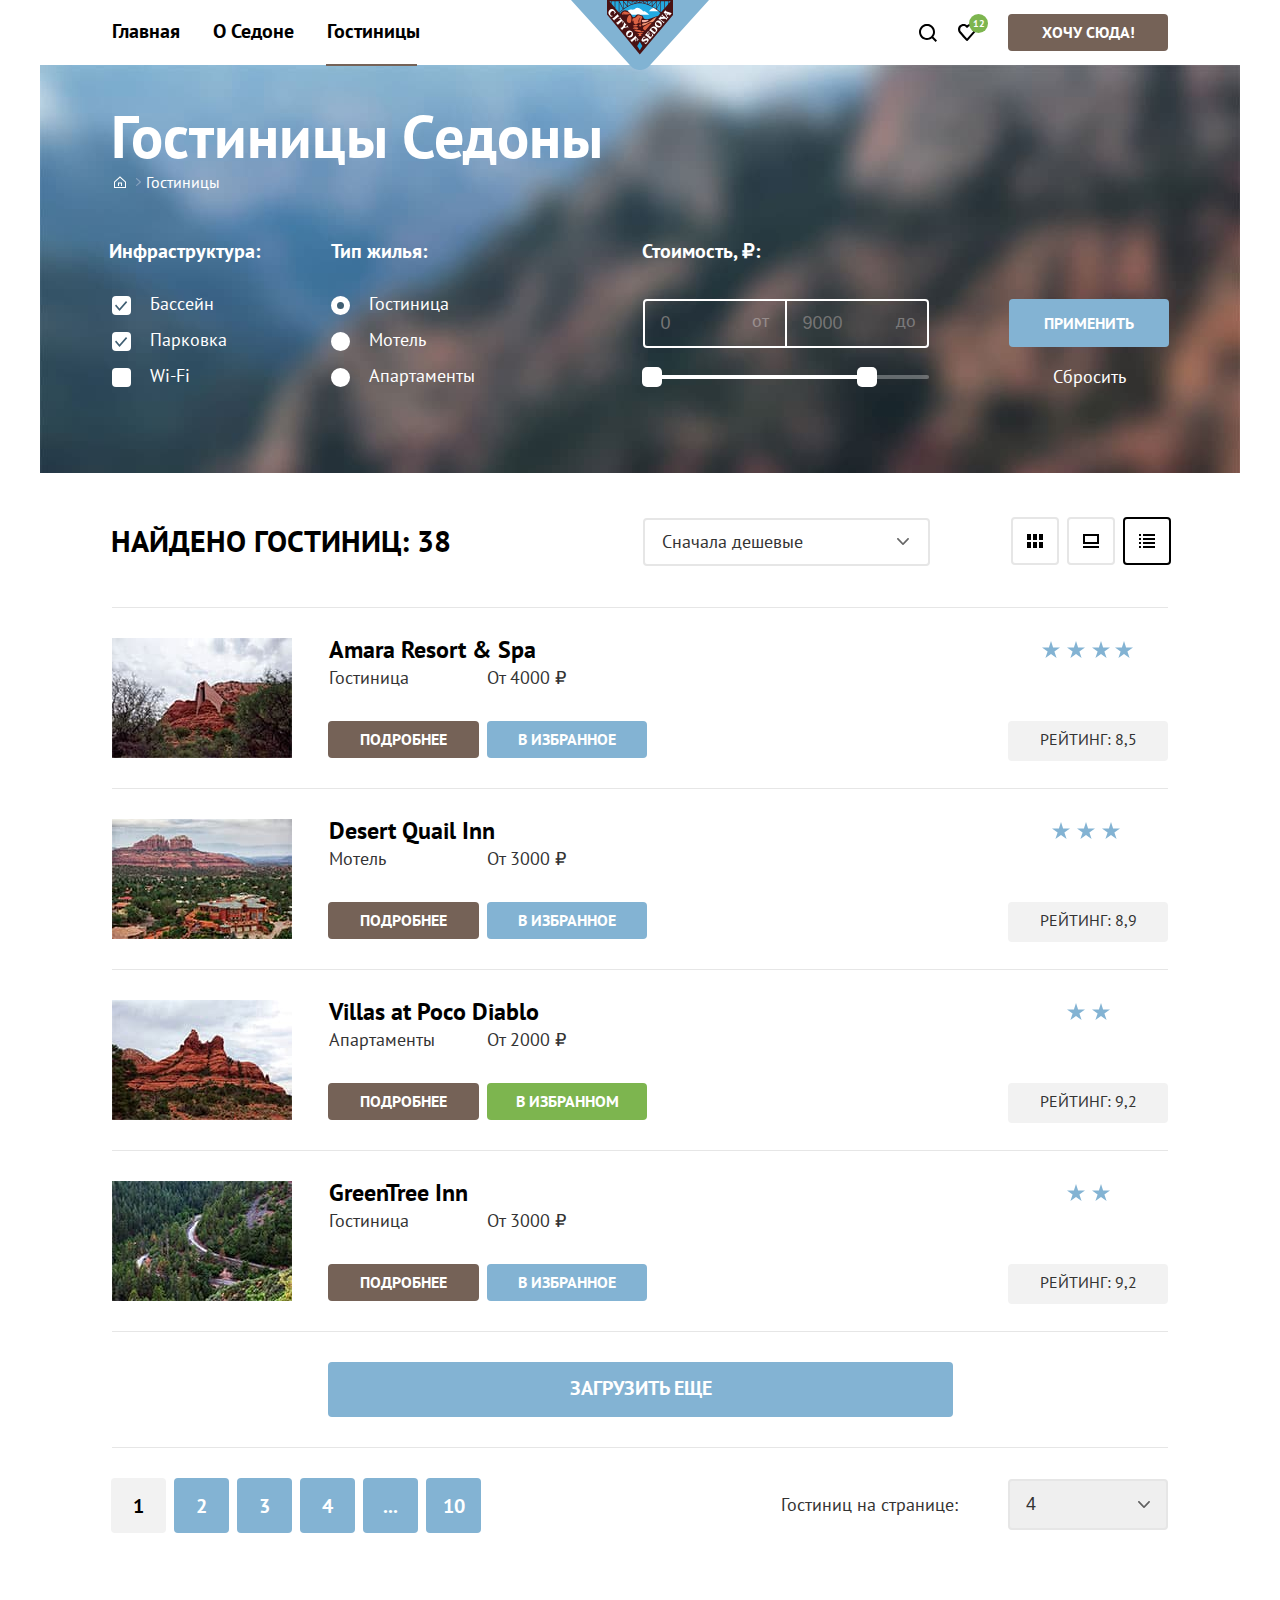
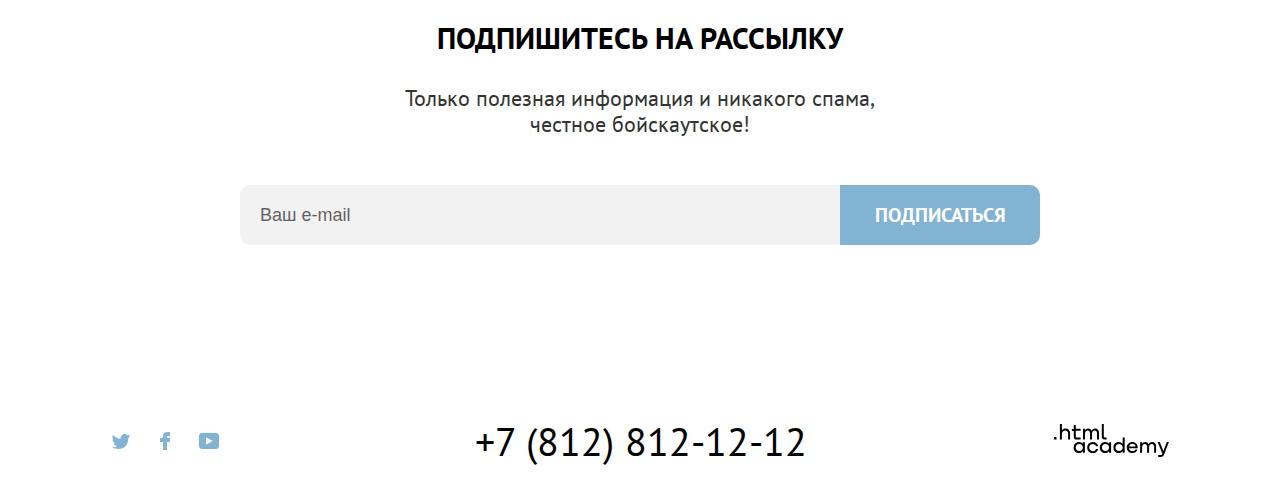
==== catalog.html @ 3eaad69e "Проверяем макет по критериям" ====
<!DOCTYPE html>
<html lang="ru">
  <head>
    <meta charset="utf-8">
    <title>HTML Academy: Седона</title>
    <link rel="stylesheet" href="css/styles.css">
  </head>
  <body>
    <header class="page-header">
      <nav class="navigation">
        <ul class="navigation-list">
          <li class="navigation-item">
            <a class="navigation-link" href="index.html">Главная</a>
          </li>
          <li class="navigation-item">
            <a class="navigation-link" href="#">О Седоне</a>
          </li>
          <li class="navigation-item">
            <a class="navigation-link navigation-link-current" href="catalog.html">Гостиницы</a>
          </li>
        </ul>
        <a class="navigation-logo" href="index.html">
          <img class="logo" src="img/sedona.svg" width="138" height="70" alt="Логотип Седона">
        </a>
        <ul class="navigation-list navigation-user">
          <li class="navigation-item">
            <a class="navigation-link navigation-link-icon" href="#">
              <svg class="navigation-icon" aria-hidden="true" focusable="false" width="18" height="18" viewBox="0 0 18 18" fill="none" xmlns="http://www.w3.org/2000/svg">
                <path d="M18 16.5L14.3 12.8C15.3 11.5 16 9.8 16 7.9C16 3.5 12.4 -0.1 8 -0.1C3.6 -0.1 0 3.6 0 8C0 12.4 3.6 16 8 16C9.8 16 11.5 15.4 12.9 14.3L16.6 18L18 16.5ZM8 14C4.7 14 2 11.3 2 8C2 4.7 4.7 2 8 2C11.3 2 14 4.7 14 8C14 11.3 11.3 14 8 14Z"/>
              </svg>
              <span class="visually-hidden">Поиск</span>
            </a>
          </li>
          <li class="navigation-item">
            <a class="navigation-link navigation-link-icon icon-current" href="#">
              <svg class="navigation-icon" aria-hidden="true" focusable="false" width="18" height="17" viewBox="0 0 18 17" fill="none" xmlns="http://www.w3.org/2000/svg">
                <path d="M8.9 17C8.6 17 8.3 16.9 8.1 16.6C2.7 10.5 1.4 9.1 1.1 8.7C0.4 7.8 0 6.6 0 5.4C0 2.4 2.4 0 5.5 0C6.8 0 8 0.5 9 1.3C10 0.5 11.3 0 12.5 0C15.5 0 18 2.4 18 5.4C18 6.7 17.5 7.9 16.7 8.8L9.7 16.7C9.5 16.9 9.3 17 8.9 17ZM2.9 7.5C3.2 7.9 6.4 11.5 9 14.4L15.2 7.4C15.7 6.9 15.9 6.2 15.9 5.4C15.9 3.6 14.4 2.1 12.6 2.1C11.6 2.1 10.6 2.6 9.9 3.4C9.6 3.7 9.3 3.8 9 3.8C8.7 3.8 8.4 3.6 8.2 3.4C7.5 2.6 6.5 2.1 5.5 2.1C3.7 2.1 2.2 3.6 2.2 5.4C2.1 6.3 2.5 7 2.9 7.5C2.8 7.5 2.8 7.5 2.9 7.5Z"/>
              </svg>
              <span class="visually-hidden">Избранное<sup class="number-of-favorites">12</sup></span>
            </a>
          </li>
          <li class="navigation-item want-to-come">
            <a class="button button_brown want_to_come" href="#">Хочу сюда!</a>
          </li>
        </ul>
      </nav>
    </header>
    <main class="main-container main-inner">
      <div class="page-container">
        <div class="catalog-background">
          <header class="inner-header">
            <h1 class="inner-header-title">Гостиницы Седоны</h1>
            <ul class="breadcrumbs">
              <li class="breadcrumbs-item">
                <a class="breadcrumbs-link" href="index.html">
                  <svg class="home" aria-hidden="true" focusable="false" width="12" height="12" viewBox="0 0 12 12" fill="none" xmlns="http://www.w3.org/2000/svg">
                    <path d="M6 0.300049L0 5.80005V12H12V5.80005L6 0.300049ZM11 11H1V6.20005L6 1.70005L11 6.20005V11Z"/>
                    <path d="M4 10H5V7.5H7V10H8V6.5H4V10Z" fill="white"/>
                  </svg>
                  <span class="visually-hidden">Главная</span>
                </a>
              </li>
              <svg class="nav-link" aria-hidden="true" focusable="false" width="5" height="8" viewBox="0 0 5 8" fill="none" xmlns="http://www.w3.org/2000/svg">
                <g clip-path="url(#clip0)">
                <path d="M4.8 3.60005L0.999999 0.200049C0.799999 4.88311e-05 0.399999 4.88311e-05 0.0999989 0.200049C-0.200001 0.400049 -0.100001 0.800049 0.0999989 1.00005L3.4 4.00005L0.199999 7.00005C-1.11759e-06 7.20005 -1.11759e-06 7.60005 0.199999 7.80005C0.199999 7.90005 0.499999 8.00005 0.599999 8.00005C0.699999 8.00005 0.899999 7.90005 0.999999 7.80005L4.8 4.40005C5.1 4.20005 5.1 3.80005 4.8 3.60005Z"/>
                </g>
                <defs>
                <clipPath id="clip0">
                <rect width="5" height="8" fill="white"/>
                </clipPath>
                </defs>
              </svg>
              </li>
              <li class="breadcrumbs-item">
                <span class="breadcrumbs-link" href="#">Гостиницы</span>
              </li>
            </ul>
          </header>
          <section class="catalog-filters">
            <h2 class="visually-hidden">Фильтры</h2>
            <form class="catalog-filter" action="https://echo.htmlacademy.ru/" method="get">
              <fieldset class="catalog-filter-group infrastructure">
                <legend class="catalog-filter-title">Инфраструктура:</legend>
                <ul class="catalog-filter-list">
                  <li class="catalog-filter-item">
                    <input class="visually-hidden control-input" id="swimming" type="checkbox" name="infrastructure" value="swimming-pool" checked>
                    <label class="control" for="swimming">Бассейн</label>
                  </li>
                  <li class="catalog-filter-item">
                    <input class="visually-hidden control-input" id="parking" type="checkbox" name="infrastructure" value="parking-space" checked>
                    <label class="control" for="parking">Парковка</label>
                  </li>
                  <li class="catalog-filter-item">
                    <input class="visually-hidden control-input" id="wi-fi" type="checkbox" name="infrastructure" value="wi-fi">
                    <label class="control" for="wi-fi">Wi-Fi</label>
                  </li>
                </ul>
              </fieldset>
              <fieldset class="catalog-filter-group type_of_housing">
                <legend class="catalog-filter-title">Тип жилья:</legend>
                <ul class="catalog-filter-list radio-list">
                  <li class="catalog-filter-item">
                    <input class="visually-hidden control-input" id="hotel" type="radio" name="type of housing" value="hotel" checked>
                    <label class="control" for="hotel">Гостиница</label>
                  </li>
                  <li class="catalog-filter-item">
                    <input class="visually-hidden control-input" id="the-motel" type="radio" name="type of housing" value="the-motel">
                    <label class="control" for="the-motel">Мотель</label>
                  </li>
                  <li class="catalog-filter-item">
                    <input class="visually-hidden control-input" id="apartments" type="radio" name="type of housing" value="apartments">
                    <label class="control" for="apartments">Апартаменты</label>
                  </li>
                </ul>
              </fieldset>
              <fieldset class="catalog-filter-group cost_in_rubles">
                <legend class="catalog-filter-title">Стоимость, ₽:</legend>
                <div class="range-wrapper-inputs">
                  <label class="catalog-filter-label">
                    <input class="range-input" type="number" placeholder="0" name="min-price">
                    <span class="range-text">от</span>
                  </label>
                  <label class="catalog-filter-label">
                    <input class="range-input range-input-max" type="number" placeholder="9000" name="max-price">
                    <span class="range-text">до</span>
                  </label>
                </div>
                <div class="range-scale">
                  <div class="range-bar">
                    <button class="range-toggle toggle-min" type="button">
                      <span class="visually-hidden">Изменить минимальную цену.</span>
                    </button>
                    <button class="range-toggle toggle-max" type="button">
                      <span class="visually-hidden">Изменить максимальную цену.</span>
                    </button>
                  </div>
                </div>
              </fieldset>
              <div class="apply-reset">
                <button class="button button_blue apply" type="submit">Применить</button>
                <button class="button reset" type="reset">Сбросить</button>
              </div>
            </form>
          </section>
        </div>
        <section class="catalog-sorting">
          <div class="catalog-sorting-hotel">
            <h2 class="sorting">Найдено гостиниц: 38</h2>
            <ul class="mode-list">
              <li class="mode-item-cheap">
                <a class="cheap" href="#">Сначала дешевые
                  <svg class="ones" aria-hidden="true" focusable="false" width="12" height="7" viewBox="0 0 12 7" fill="none" xmlns="http://www.w3.org/2000/svg">
                    <path d="M6.6 6.7001L11.7 1.4001C12 1.1001 12 0.500098 11.7 0.200098C11.4 -0.0999023 10.8 -0.0999023 10.5 0.200098L6 4.9001L1.5 0.200098C1.2 -0.0999023 0.6 -0.0999023 0.3 0.200098C0.1 0.300098 0 0.600098 0 0.800098C0 1.0001 0.1 1.2001 0.3 1.4001L5.4 6.7001C5.7 7.1001 6.3 7.1001 6.6 6.7001Z" opacity="0.6"/>
                  </svg>
                </a>
              </li>
              <li class="mode-item">
                <a class="button_transparent card-grid-toggle" href="#">
                  <svg class="mode-title" aria-hidden="true" focusable="false" width="16" height="14" viewBox="0 0 16 14" fill="none" xmlns="http://www.w3.org/2000/svg">
                    <path d="M4 0H0V6H4V0Z"/>
                    <path d="M16 0H12V6H16V0Z"/>
                    <path d="M10 0H6V6H10V0Z"/>
                    <path d="M4 8H0V14H4V8Z"/>
                    <path d="M16 8H12V14H16V8Z"/>
                    <path d="M10 8H6V14H10V8Z"/>
                  </svg>
                  <span class="visually-hidden">Лист</span>
                </a>
              </li>
              <li class="mode-item">
                <a class="button_transparent card-grid-toggle" href="#">
                  <svg class="sideshow" aria-hidden="true" focusable="false" width="16" height="14" viewBox="0 0 16 14" fill="none" xmlns="http://www.w3.org/2000/svg">
                    <path d="M16 12H0V14H16V12Z"/>
                    <path d="M14 2V8H2V2H14ZM16 0H0V10H16V0Z"/>
                  </svg>
                  <span class="visually-hidden">Титл</span>
                </a>
              </li>
              <li class="mode-item">
                <a class="button_transparent card-grid-toggle card-grid-toggle-current" href="#">
                  <svg class="list" aria-hidden="true" focusable="false" width="16" height="14" viewBox="0 0 16 14" fill="none" xmlns="http://www.w3.org/2000/svg">
                    <path d="M2 0H0V2H2V0Z"/>
                    <path d="M16 0H4V2H16V0Z"/>
                    <path d="M2 4H0V6H2V4Z"/>
                    <path d="M16 4H4V6H16V4Z"/>
                    <path d="M2 8H0V10H2V8Z"/>
                    <path d="M16 8H4V10H16V8Z"/>
                    <path d="M2 12H0V14H2V12Z"/>
                    <path d="M16 12H4V14H16V12Z"/>
                  </svg>
                  <span class="visually-hidden">Слайдер</span>
                </a>
              </li>
            </ul>
          </div>
          <ul class="catalog-sorting-list">
            <li class="catalog-sorting-item">
              <h3 class="catalog-sorting-title">
                <a class="catalog-link" href="#">Amara Resort & Spa</a>
              </h3>
              <a class="catalog-sorting-link" href="#">
                <img class="catalog-sorting-image" src="img/hotels/amara-resort-&-spa.jpg" width="180" height="120" alt="Amara Resort & Spa">
              </a>
              <p class="real-estate">Гостиница</p>
              <span class="cost">От 4000 ₽</span>
              <div class="more-detailed">
                <a class="button button_brown more_detailed" href="#">Подробнее</a>
              </div>
              <div class="favourites">
                <a class="button button_blue" href="#">В избранное</a>
              </div>
              <p class="button button_rating">Рейтинг: 8,5</p>
            </li>
            <li class="catalog-sorting-item">
              <h3 class="catalog-sorting-title">
                <a class="catalog-link" href="#">Desert Quail Inn</a>
              </h3>
              <a class="catalog-sorting-link" href="#">
                <img class="catalog-sorting-image" src="img/hotels/desert-quail-inn.jpg" width="180" height="120" alt="Desert Quail Inn">
              </a>
              <p class="real-estate">Мотель</p>
              <span class="cost">От 3000 ₽</span>
              <div class="more-detailed">
                <a class="button button_brown more_detailed" href="#">Подробнее</a>
              </div>
              <div class="favourites">
                <a class="button button_blue" href="#">В избранное</a>
              </div>
              <p class="button button_rating">Рейтинг: 8,9</p>
            </li>
            <li class="catalog-sorting-item">
              <h3 class="catalog-sorting-title">
                <a class="catalog-link" href="#">Villas at Poco Diablo</a>
              </h3>
              <a class="catalog-sorting-link" href="#">
                <img class="catalog-sorting-image" src="img/hotels/villas-at-poco-diablo.jpg" width="180" height="120" alt="Villas at Poco Diablo">
              </a>
              <p class="real-estate">Апартаменты</p>
              <span class="cost">От 2000 ₽</span>
              <div class="more-detailed">
                <a class="button button_brown more_detailed" href="#">Подробнее</a>
              </div>
              <div class="favorites">
                <a class="button button_grenn" href="#">В избранном</a>
              </div>
              <p class="button button_rating">Рейтинг: 9,2</p>
            </li>
            <li class="catalog-sorting-item">
              <h3 class="catalog-sorting-title">
                <a class="catalog-link" href="#">GreenTree Inn</a>
              </h3>
              <a class="catalog-sorting-link" href="#">
                <img class="catalog-sorting-image" src="img/hotels/green-tree-inn.jpg" width="180" height="120" alt="GreenTree Inn">
              </a>
              <p class="real-estate">Гостиница</p>
              <span class="cost">От 3000 ₽</span>
              <div class="more-detailed">
                <a class="button button_brown more_detailed" href="#">Подробнее</a>
              </div>
              <div class="favourites">
                <a class="button button_blue" href="#">В избранное</a>
              </div>
              <p class="button button_rating">Рейтинг: 9,2</p>
            </li>
          </ul>
          <div class="download-more">
            <a class="button download_more" href="#">Загрузить еще</a>
          </div>
          <div class="pagination-hotels">
            <ul class="pagination">
              <li class="pagination-item">
                <a class="pagination-link pagination-current">1</a>
              </li>
              <li class="pagination-item">
                <a class="pagination-link pagination-style" href="#">2</a>
              </li>
              <li class="pagination-item">
                <a class="pagination-link pagination-style" href="#">3</a>
              </li>
              <li class="pagination-item">
                <a class="pagination-link pagination-style" href="#">4</a>
              </li>
              <li class="pagination-item">
                <span class="pagination-link">...</span>
              </li>
              <li class="pagination-item pagination-style">
                <a class="pagination-link pagination-style" href="#">10</a>
              </li>
            </ul>
            <form class="number-form" action="https://echo.htmlacademy.ru/" method="post">
              <div class="select">
                <label class="number-of-hotels">Гостиниц на странице:</label>
                <select class="select-control" id="numbers">
                  <option value="4">4</option>
                </select>
              </div>
            </form>
          </div>
        </section>
        <section class="appointment-catalog">
          <h2 class="appointment-catalog-title">Подпишитесь на рассылку</h2>
          <p class="appointment-catalog-description">Только полезная информация и никакого спама,<br> честное бойскаутское!</p>
          <div class="subscribe">
            <form class="appointment-form" action="https://echo.htmlacademy.ru/" method="post">
              <input type="email" id="appointment-e-mail" name="email" placeholder="Ваш e-mail">
              <button class="button button_blue_big" type="submit">Подписаться</button>
            </form>
          </div>
        </section>
      </div>
    </main>
    <footer class="page-footer">
      <section class="footer-social">
        <h2 class="visually-hidden">Давайте дружить</h2>
        <ul class="footer-social-list">
          <li class="footer-social-item">
            <a class="footer-social-link" href="https://twitter.com/htmlacademy_ru">
              <svg class="footer-social-icon" aria-hidden="true" width="18" height="15" viewBox="0 0 18 15" fill="none" xmlns="http://www.w3.org/2000/svg">
                <path d="M11.6 0.200056C13.4 -0.299944 14.8 0.500056 15.4 1.40006C16.1 1.20006 16.8 0.900056 17.5 0.700056C17.5 1.60006 16.9 2.20006 16.6 2.50006C17.3 2.60006 18 1.90006 18 1.90006C17.8 2.90006 16.9 3.70006 16.3 3.90006C16.1 10.7001 13 15.1001 5.7 15.0001C5.1 15.0001 5.8 15.0001 5.2 15.0001C4.8 15.0001 0.8 14.5001 0 13.1001C2.4 13.3001 4.1 12.7001 5 11.9001C4 11.6001 2.1 11.5001 1.8 9.00006C2.2 9.10006 2.4 9.20006 3.1 9.10006C1.8 8.30006 0.4 7.50006 0.5 5.30006C0.8 5.60006 1.6 5.80006 1.9 5.80006C1.1 5.60006 -0.2 2.50006 0.9 0.900056C2.8 2.80006 4.9 4.50006 8.5 4.70006C8.7 2.30006 9.7 0.800056 11.6 0.200056Z"/>
              </svg>
              <span class="visually-hidden">Twitter </span>
            </a>
          </li>
          <li class="footer-social-item">
            <a class="footer-social-link" aria-hidden="true" href="https://www.facebook.com/htmlacademy">
              <svg class="footer-social-icon" aria-hidden="true"  focusable="false" width="10" height="18" viewBox="0 0 10 18" fill="none" xmlns="http://www.w3.org/2000/svg">
                <path d="M7 0C4.8 0 3 1.8 3 4V6H0V10H3V18H7V10H10V6H7V4H10V0H7Z"/>
              </svg>
              <span class="visually-hidden">Facebook</span>
            </a>
          </li>
          <li class="footer-social-item">
            <a class="footer-social-link" aria-hidden="true" href="https://www.youtube.com/c/HTMLAcademyRUS">
              <svg class="footer-social-icon" aria-hidden="true"  focusable="false" width="20" height="16" viewBox="0 0 20 16" fill="none" xmlns="http://www.w3.org/2000/svg">
                <path d="M17 0H2.9C1.2 0 0 1.5 0 3.2V12.7C0 14.5 1.2 16 2.9 16H17.2C18.7 16 20.1 14.5 20.1 12.8V3.2C19.9 1.5 18.7 0 17 0ZM7 11.8V4.2L13.7 8L7 11.8Z"/>
              </svg>
              <span class="visually-hidden">Youtube</span>
            </a>
          </li>
        </ul>
        <a class="footer-contacts-address-phone" href="tel:+78128121212">+7 (812) 812-12-12</a>
        <a class="htmlacademy-link" href="https://htmlacademy.ru/">
          <svg class="htmlacademy-icon" aria-hidden="true" focusable="false" width="115" height="34" fill="none" xmlns="http://www.w3.org/2000/svg">
            <path d="M0 12.9v2.6h2.5v-2.6H0ZM11.6 4.5c-1.6 0-2.8.7-3.6 1.7h-.1V0h-2v15.5h2v-5.3c0-2.1 1.3-3.6 3.3-3.6 1.8 0 2.9 1.4 2.9 3.2v5.7h2V9.4c.1-3-1.8-4.9-4.5-4.9ZM26.6 4.8h-4.8V1.1h-2v3.8h-1.9v2h1.9v6c0 1.7 1 2.7 2.7 2.7h4.1v-2h-3.7c-.7 0-1.1-.4-1.1-1.1V6.8h4.8v-2ZM41.1 4.6c-1.6 0-2.9.8-3.5 2.1h-.1c-.6-1.2-1.8-2.1-3.4-2.1-1.4 0-2.5.8-3.1 1.8h-.1V4.8H29v10.6h2V10c0-2 1-3.5 2.6-3.5 1.5 0 2.4 1 2.4 2.6v6.3h2V9.8c0-2.4 1.4-3.3 2.6-3.3 1.5 0 2.4 1 2.4 2.6v6.3h2V8.9c.1-2.5-1.4-4.3-3.9-4.3ZM47.8 12.7c0 1.7 1 2.7 2.8 2.7h2v-2h-1.7c-.7 0-1.1-.4-1.1-1.1V0h-2v12.7ZM28.9 19.7c-.9-1.1-2.2-1.8-3.9-1.8-3.1 0-5.4 2.3-5.4 5.6s2.3 5.6 5.4 5.6c1.8 0 3-.8 3.8-1.9h.1v1.6h2V18.2h-2v1.5Zm-3.6 7.4c-2.2 0-3.6-1.6-3.6-3.6s1.4-3.6 3.6-3.6 3.6 1.6 3.6 3.6c0 1.9-1.4 3.6-3.6 3.6ZM44.2 22c-.5-2.4-2.6-4.1-5.4-4.1a5.4 5.4 0 0 0-5.6 5.6c0 3.1 2.2 5.6 5.6 5.6 2.8 0 4.9-1.8 5.4-4.2h-2.1a3.4 3.4 0 0 1-3.3 2.3c-2.2 0-3.6-1.6-3.6-3.6s1.4-3.6 3.6-3.6c1.6 0 2.8 1 3.3 2.2h2.1V22ZM55.1 19.7c-.9-1.1-2.2-1.8-3.9-1.8-3.1 0-5.4 2.3-5.4 5.6s2.3 5.6 5.4 5.6c1.8 0 3-.8 3.8-1.9h.1v1.6h2V18.2h-2v1.5Zm-3.6 7.4c-2.2 0-3.6-1.6-3.6-3.6s1.4-3.6 3.6-3.6 3.6 1.6 3.6 3.6c0 1.9-1.5 3.6-3.6 3.6ZM68.7 19.8c-.9-1.1-2.2-1.9-3.9-1.9-3.1 0-5.4 2.3-5.4 5.6s2.2 5.6 5.4 5.6c1.7 0 3-.8 3.8-1.8h.1v1.5h2V13.4h-2v6.4Zm-3.6 7.3c-2.2 0-3.6-1.6-3.6-3.6s1.4-3.6 3.6-3.6 3.6 1.6 3.6 3.6c-.1 2-1.5 3.6-3.6 3.6ZM78.3 17.9c-3.3 0-5.5 2.5-5.5 5.6 0 3 2.1 5.6 5.5 5.6 2.5 0 4.5-1.3 5.2-3.6h-2.1c-.5 1-1.6 1.6-3 1.6-1.9 0-3.3-1.3-3.4-2.9h8.8c.2-3.6-2-6.3-5.5-6.3Zm0 1.9c1.7 0 3 1 3.3 2.6h-6.5c.3-1.5 1.5-2.6 3.2-2.6ZM98.2 17.9c-1.6 0-2.9.8-3.6 2h-.1c-.6-1.2-1.8-2-3.4-2-1.4 0-2.5.7-3.1 1.8v-1.5h-1.9v10.6h2v-5.4c0-2 1-3.4 2.6-3.5 1.5 0 2.4 1 2.4 2.6v6.3h2v-5.6c0-2.4 1.4-3.3 2.6-3.3 1.5 0 2.4 1 2.4 2.6v6.3h2v-6.5c.1-2.6-1.4-4.4-3.9-4.4ZM109.4 27l-3.6-8.9h-2.2l4.8 11.6c-.3.9-.7 1.2-1.7 1.2h-2.5v2h2.5c1.8 0 2.8-.8 3.5-2.6l4.7-12.2h-2.1l-3.4 8.9Z"/>
          </svg>
          <span class="visually-hidden">.html academy</span>
        </a>
      </section>
    </footer>
  </body>
</html>
---- css/styles.css ----
@font-face {
  font-family: "PT Sans";
  font-style: normal;
  font-weight: 400;
  src: url("../fonts/ptsans-400.woff2") format("woff2");
  font-display: swap;
}

@font-face {
  font-family: "PT Sans";
  font-style: normal;
  font-weight: 700;
  src: url("../fonts/ptsans-700.woff2") format("woff2");
  font-display: swap;
}

html {
  height: 100%;
}

body {
  display: flex;
  flex-direction: column;
  min-width: 1280px;
  min-height: 100%;
  margin: 0;
  font-family: "PT Sans", sans-serif;
  font-size: 22px;
  line-height: 26px;
  font-weight: 400;
  color: #333333;
  background-color: #FFFFFF;
}

.visually-hidden {
  position: absolute;
  width: 1px;
  height: 1px;
  margin: -1px;
  padding: 0;
  border: 0;
  clip: rect(0 0 0 0);
  overflow: hidden;
}

.button {
  display: inline-block;
  width: 160px;
  padding: 8px 0 8px;
  font-family: inherit;
  font-size: 16px;
  line-height: 21px;
  font-weight: 700;
  text-align: center;
  text-decoration: none;
  text-transform: uppercase;
  color: #FFFFFF;
  background-color: #756257;
  border: none;
  border-radius: 4px;
  cursor: pointer;
}

.navigation {
  display: flex;
  width: 1200px;
  margin: 0 auto;
}

.navigation-list {
  display: flex;
  flex-wrap: wrap;
  width: 360px;
  padding-left: 60px;
  margin: 0;
  list-style-type: none;
}

.navigation-item {
  position: relative;
}

.navigation-link {
  position: relative;
  display: block;
  padding: 12px;
  margin: 6px 0;
  margin-right: 9px;
  font-size: 20px;
  line-height: 26px;
  font-weight: 700;
  text-align: center;
  text-decoration: none;
  color: #000000;
}

.navigation-link:hover {
  color:#756257;
}

.navigation-link:focus {
  box-shadow: inset 0 0 0 3px #83B3D3;
  border-radius: 10px;
  outline: none;
}

.navigation-link:active {
  color:#756257;
  opacity: 0.3;
  box-shadow: none;
}

.navigation-link-current::before {
  content: "";
  position: absolute;
  right: 15px;
  bottom: -10px;
  left: 11px;
  height: 2px;
  background-color: #756257;
}

.navigation-logo {
  display: block;
  margin-right: 140px;
  margin-bottom: -10px;
  margin-left: 111px;
  z-index: 1;
}

.navigation-user {
  width: 330px;
}

.navigation-user .navigation-link {
  min-width: 31px;
  min-height: 27px;
}

.navigation-link-icon {
  padding: 3px;
  margin: 15px 0;
  margin-top: 16px;
  margin-right: 2px;
}

.navigation-icon {
  position: absolute;
  top: 0;
  right: 0;
  bottom: 0;
  left: 0;
  margin: auto;
  fill: #000000;
}

.navigation-link:hover .navigation-icon {
  fill: #756257;
}

.navigation-link:focus .navigation-icon {
  fill: #756257;
}

.navigation-link:active .navigation-icon {
  fill: #756257;
  opacity: 0.3;
}

.icon-current {
  position: relative;
}

.icon-current::after {
  content: "12";
  position: absolute;
  bottom: 16px;
  left: 21px;
  width: 19px;
  height: 16px;
  padding-top: 3px;
  font-size: 10px;
  line-height: 13px;
  color: #FFFFFF;
  background-color: #7DB54F;
  border-radius: 50%;
}

.icon-current:active::after  {
  color: rgba(255, 255, 255, 0.3);
  background:  #7DB54F;
}

.popover {
  position: absolute;
  top: 63px;
  left: -180px;
  display: none;
  width: 400px;
  min-height: 60px;
  padding: 15px;
  padding-right: 25px;
  padding-bottom: 0;
  font-family: "PT Sans", sans-serif;
  color: #000000;
  background-color: #FFFFFF;
  border: 1px solid #E6E6E6;
  box-sizing: border-box;
  box-shadow: 0px 25px 50px rgba(0, 0, 0, 0.15);
  border-radius: 20px;
  z-index: 1;
}

.popover-open {
  display: block;
}

.popover-content {
  position: relative;
  height: 100%;
}

.triangle {
  position: absolute;
  top: -25px;
  left: 172px;
  fill: #FFFFFF;
}

.cart-items-list {
  padding: 0;
}

.cart-items {
  display: flex;
  justify-content: space-between;
  width: 100%;
  height: 100%;
}

.cart-item-link {
  position: relative;
  display: block;
  padding: 10px;
  text-decoration: none;
}

.cart-item-link:hover {
  opacity: 0.6;
}

.cart-item-link:focus {
  box-shadow: inset 0 0 0 3px #83B3D3;
  border-radius: 10px;
  outline: none;
}

.cart-item-link:active {
  box-shadow: none;
  opacity: 0.3;
}

.cart-item {
  display: flex;
  flex-direction: row;
}

.cart-item-title {
  position: relative;
  top: -8px;
  padding-left: 17px;
  margin: 0;
  font-size: 18px;
  line-height: 21px;
  text-transform: none;
}

.cart-item-estate {
  position: relative;
  top: -7px;
  padding-left: 17px;
  margin: 0;
  font-size: 16px;
  line-height: 21px;
  color: #333333;
}

.cart-item-image {
  position: relative;
  top: -2px;
  right: 1px;
  border-radius: 50%;
  order: -1;
}

.cart-title {
  display: flex;
  flex-direction: column;
}

.basket-link {
  position: relative;
  width: 36px;
  height: 36px;
  top: 5px;
  right: -10px;
  border: none;
  background-color: transparent;
  opacity: 0.2;
}

.basket {
  position: absolute;
  top: 0;
  right: 0;
  bottom: 0;
  left: 0;
  margin: auto;
  fill: #000000;
}

.basket-link:hover {
  opacity: 1;
}

.basket-link:focus {
  border: 3px solid #83B3D3;
  box-sizing: border-box;
  border-radius: 10px;
  outline: none;
  opacity: 1;
}

.basket-link:active {
  border: none;
  opacity: 0.1;
}

.all_favorites {
  position: relative;
  left: -16px;
  top: 1px;
  width: 400px;
  padding: 17px 0 22px;
  margin-top: 8px;
  border-radius: 0px 0px 20px 20px;
}

.want-to-come {
  padding: 14px;
  margin: 0 7px;
}

.button_brown:hover {
  background-color: #615048;
}

.button_brown:focus {
  background-color: #615048;
  box-shadow: inset 0 0 0 3px #83B3D3;
  outline: none;
}

.button_brown:active {
  color: rgba(255, 255, 255, 0.3);
  background-color: #615048;
  box-shadow: none;
}

.main-container {
  flex-grow: 1;
}

.page-container {
  width: 1200px;
  margin: 0 auto;
}

.index-background {
  background-image: url("../img/index-background.jpg");
  background-repeat: no-repeat;
}

.first-screen {
  text-align: center;
}

h1 {
  font-size: 60px;
  line-height: 78px;
  color: #FFFFFF;
}

.welcome {
  padding-top: 51px;
  padding-bottom: 20px;
}

.footer-background {
  margin-bottom: 56px;
}

h2 {
  font-size: 30px;
  line-height: 36px;
  color: #000000;
  text-transform: uppercase;
}

.first-screen-title {
  width: 720px;
  padding-bottom: 33px;
  margin: 0 auto;
}

.first-screen-description {
  line-height: 36px;
  padding-bottom: 80px;
  margin: 0;
}

.advantages {
  text-align: center;
}

.advantages-list {
  padding: 0;
  margin: 0;
  display: flex;
  flex-wrap: wrap;
  list-style-type: none;
}

h3 {
  font-size: 24px;
  line-height: 28px;
  font-weight: 700;
  color: #000000;
  text-transform: uppercase;
}

.advantages-title {
  margin-top: 23px;
  margin-bottom: 20px;
}

.advantages-description {
  font-size: 18px;
  line-height: 21px;
  color: #333333;
}

.number {
  font-size: 18px;
  line-height: 21px;
  text-transform: uppercase;
  color: #333333;
}

.special_cold_light {
  width: 400px;
  background: rgba(131, 179, 211, 0.12);
}

.basic_white {
  width: 400px;
}

.special_blue_light {
  width: 400px;
  background: rgba(131, 179, 211, 0.2);
}

.icon-text {
  display: flex;
  flex-direction: column;
  padding-top: 185px;
  padding-bottom: 88px;
}

.icon-text > h3 {
  padding-bottom: 20px;
  margin: 0 auto;
}

.icon-text > p {
  width: 230px;
  margin: 0 auto;
}

.are-very {
  position: relative;
  left: 6px;
}

.advantages-item:nth-child(2) {
  background-image: url("../img/icon/housing.svg");
  background-repeat: no-repeat;
  background-position: 50% 89px;
}

.advantages-item:nth-child(3) {
  background-image: url("../img/icon/meal.svg");
  background-repeat: no-repeat;
  background-position: 50% 91px;
}

.advantages-item:nth-child(4) {
  background-image: url("../img/icon/souvenirs.svg");
  background-repeat: no-repeat;
  background-position: 50% 85px;
}

.special_cold {
  display: flex;
  width: 1200px;
  background: #83B3D3;
}

.devil-bridge {
  order: -1;
}

.real-town-cold,
.real-town-cold-light {
  display: flex;
  flex-direction: column;
  padding-top: 98px;
  padding-bottom: 77px;
  margin: 0 auto;
}

.real-town-cold > h3 {
  color: #FFFFFF;
  padding-bottom: 28px;
  margin: 0 auto;
}

.real-town-cold > .number {
  color: #FFFFFF;
  padding-bottom: 29px;
}

.real-town-cold > p {
  width: 220px;
  margin: 0 auto;
  color: #FFFFFF;
}

.real-town-cold-light > h3 {
  padding-bottom: 27px;
  margin: 0 auto;
}

.real-town-cold-light > .number {
  padding-bottom: 30px;
}

.real-town-cold-light > p {
  width: 230px;
  padding-bottom: 33px;
  margin: 0 auto;
}

.hotel-search {
  text-align: center;
}

.hotel-search-title {
  padding-top: 89px;
  padding-bottom: 30px;
  margin: 0 auto;
}

.hotel-search-description {
  padding-bottom: 58px;
  margin: 0 305px;
}

.show-you {
  position: relative;
  right: 7px;
}

.search-sedona {
  padding-bottom: 91px;
}

.button_brown_big {
  width: 575px;
  padding: 12px 0;
  font-size: 20px;
  line-height: 36px;
  border-radius: 10px;
}

.button_brown_big:hover {
  background-color: #615048;
}

.button_brown_big:focus {
  background-color: #615048;
  box-shadow: inset 0 0 0 3px #83B3D3;
  outline: none;
}

.button_brown_big:active {
  color: rgba(255, 255, 255, 0.3);
  background-color: #615048;
  box-shadow: none;
}

.appointment {
  text-align: center;
  background-image: url("../img/background.jpg");
  background-repeat: no-repeat;
}

.appointment-title {
  padding-top: 94px;
  padding-bottom: 27px;
  margin: 0 auto;
  color: #FFFFFF;
}

.appointment-description {
  width: 720px;
  padding-bottom: 48px;
  margin: 0 240px;
  color: #FFFFFF;
}

.subscribe {
  padding-bottom: 94px;
}

.appointment-form {
  display: grid;
  grid-template-columns: 1fr auto;
  width: 800px;
  margin: 0 auto;
}

.appointment-form input[type="email"] {
  padding-left:  20px;
  padding-right: 19px;
  font-size: 18px;
  line-height: 26px;
  color: #000000;
  background-color: #F2F2F2;
  border: none;
  border-radius: 10px 0 0 10px;
}

.appointment-form input[type="email"]:hover {
  background-color: #E6E6E6;
}

.appointment-form input[type="email"]:focus {
  background-color: #E6E6E6;
  border: 3px solid #83B3D3;
  outline: none;
}

.appointment-form input[type="email"]:not(:placeholder-shown) {
  color: #000000;
  background-color: #FFFFFF;
  border: 2px solid #000000;
}

.appointment-form input[type="email"]:invalid {
  color: rgba(0, 0, 0, 0.6);
  background-color: #FFFFFF;
  border: 2px solid #FF5757;
}

.appointment-form input::placeholder {
  font-size: 18px;
  line-height: 26px;
  color: #000000;
  opacity: 0.6;
}

.button_blue_big {
  width: 200px;
  padding: 17px;
  font-size: 20px;
  line-height: 26px;
  background-color: #83B3D3;
  border-radius: 0px 10px 10px 0px;
}

.button_blue_big:hover {
  background-color: #68A2CA;
}

.button_blue_big:focus {
  background-color: ##68A2CA;
  box-shadow: inset 0 0 0 3px #756257;
  outline: none;
}

.button_blue_big:active {
  color: rgba(255, 255, 255, 0.3);
  background-color: #68A2CA;
  box-shadow: none;
}

.catalog-background {
  min-height: 408px;
  background-image: url("../img/catalog-background.jpg");
  background-repeat: no-repeat;
}

.inner-header-title {
  padding-top: 32px;
  padding-left: 71px;
  margin: 0;
  margin-bottom: -8px;
}

.breadcrumbs {
  display: flex;
  padding-left: 69px;
  padding-bottom: 45px;
  margin: 0;
  list-style-type: none;
}

.breadcrumbs-item {
  margin-right: 5px;
}

.breadcrumbs-link {
  font-size: 16px;
  line-height: 21px;
  padding: 5px;
  color: #FFFFFF;
  text-decoration: none;
}

.breadcrumbs-link:hover {
  opacity: 0.6;
}

.breadcrumbs-link:focus {
  box-shadow: inset 0 0 0 3px #83B3D3;
  border-radius: 4px;
  outline: none;
}

.breadcrumbs-link:active {
  opacity: 0.3;
  box-shadow: none;
}

.nav-link {
  padding: 0;
}

.nav-link:hover,
.nav-link:focus,
.nav-link:active {
  opacity: 0;
}

.home {
  fill: #FFFFFF;
}

.nav-link {
  transform: translateY(11px);
  fill: #FFFFFF;
  opacity: 0.3;
}

.catalog-filter {
  display: flex;
}

.catalog-filter-group {
  margin-left: 69px;
  padding: 0;
  border: none;
}

.catalog-filter-list {
  list-style-type: none;
  margin: 0;
  padding: 0;
  padding-left: 3px;
}

.radio-list {
  padding: 0;
}

.infrastructure {
  width: 150px;
}

.type_of_housing {
  width: 145px;
}

.catalog-filter-title {
  padding: 0;
  margin-bottom: 28px;
  font-size: 20px;
  line-height: 26px;
  font-weight: 700;
  color: #FFFFFF;
}

.control {
  position: relative;
  display: block;
  margin-bottom: 13px;
  font-size: 18px;
  line-height: 23px;
  color: #FFFFFF;
}

input[type="radio"] + label::before {
  content: "";
  display: inline-block;
  width: 7px;
  height: 7px;
  margin-right: 19px;
  vertical-align: middle;
  border: 6px solid #ffffff;
  background: #ffffff;
  border-radius: 50%;
}

input[type="radio"]:checked + label::before {
  background: #3F5E72;
}

input[type="radio"]:hover + label::before {
  border: 6px solid #ffffff;
}

input[type="radio"]:focus + label::before {
  border: 6px solid #83B3D3;
}

input[type="checkbox"] + label::before {
  content: "";
  display: inline-block;
  width: 19px;
  height: 19px;
  margin-right: 19px;
  vertical-align: middle;
  background: #ffffff;
  border-radius: 4px;
}

input[type="checkbox"]:checked + label::before {
  background-image: url("../img/checkbox-checked.svg");
  background-repeat: no-repeat;
  background-position: 50%;
}

input[type="checkbox"]:hover + label::before {
  background-color: rgba(255, 255, 255, 0.6);
}

input[type="checkbox"]:focus + label::before {
  background-color: rgba(255, 255, 255, 0.6);
  box-shadow: inset 0 0 0 3px #83B3D3;
}

input[type="checkbox"]:active + label::before {
  background-color: rgba(255, 255, 255, 0.3);
  box-shadow: none;
}

.cost_in_rubles {
  width: 287px;
  padding-left: 95px;
}

.range-wrapper-inputs {
  display: flex;
  justify-content: center;
  margin-bottom: 34px;
}

.catalog-filter-label {
  position: relative;
  top: 7px;
  display: flex;
  font-size: 18px;
  line-height: 23px;
  text-align: left;
  color: #FFFFFF;
}

.range-input {
  width: 144px;
  padding: 11px 16px;
  font-size: 18px;
  line-height: 23px;
  text-align: start;
  color: #FFFFFF;
  border: 2px solid #FFFFFF;
  box-sizing: border-box;
  background: transparent;
  border-radius: 4px 0 0 4px;
  appearance: textfield;
}

.range-input:hover {
  border: 2px solid #FFFFFF;
  box-sizing: border-box;
  background: transparent;
}

.range-input:focus {
  border: 2px solid #FFFFFF;
  box-sizing: border-box;
  box-shadow: 0px 0px 0px 3px #81B3D2;
  outline: none;
}

.range-input:not(:placeholder-shown) {
  background: #756257;
  border: 2px solid #FFFFFF;
}

.range-input-max {
  margin-left: -2px;
  border-radius:  0 4px 4px 0;
  border-left: 2px solid transparent;
}

.range-input::-webkit-outer-spin-button,
.range-input::-webkit-inner-spin-button {
  appearance: none;
  margin: 0;
}

.range-text {
  position: absolute;
  left: 109px;
  top: 10px;
  opacity: 0.3;
}

.range-scale {
  position: relative;
  height: 4px;
  margin-top: 14px;
  background-color: rgba(255, 255, 255, 0.3);
  border-radius: 2px;
}

.range-bar {
  position: absolute;
  width: 225px;
  height: 4px;
  background-color: #FFFFFF;
}

.range-toggle {
  position: absolute;
  width: 20px;
  height: 20px;
  border: none;
  background: #FFFFFF;
  border-radius: 5px;
  cursor: pointer;
}

.range-toggle:hover {
  box-shadow: 0px 4px 10px rgba(0, 0, 0, 0.25);
}

.range-toggle:focus {
  border: 3px solid #83B3D3;
  box-shadow: 0px 4px 10px rgba(0, 0, 0, 0.25);
  outline: none;
}

.range-toggle:active {
  border: 2px solid #83B3D3;
  box-shadow: 0px 7px 15px rgba(0, 0, 0, 0.4);
}

.toggle-min {
  top: -8px;
}

.toggle-max {
  top: -8px;
  right: -10px;
}

.apply-reset {
  display: flex;
  flex-direction: column;
  padding-top: 61px;
  padding-left: 78px;
  width: 160px;
}

.apply {
  min-height: 48px;
  background: #83B3D3;
  margin-bottom: 13px;
}

.apply:hover {
  background-color: #68A2CA;
}

.apply:focus {
  background-color: #68A2CA;
  box-shadow: inset 0 0 0 3px #FFFFFF;
  outline: none;
}

.apply:active {
  color: rgba(255, 255, 255, 0.3);
  background-color: #68A2CA;
  box-shadow: none;
}

.reset {
  position: relative;
  left: 30px;
  width: 100px;
  padding: 5px;
  font-size: 18px;
  line-height: 23px;
  font-weight: normal;
  color: #FFFFFF;
  background: transparent;
  text-transform: none;
}

.reset:hover {
  color: rgba(255, 255, 255, 0.6);
}

.reset:focus {
  box-shadow: inset 0 0 0 3px #83B3D3;
  outline: none;
}

.reset:active {
  color: rgba(255, 255, 255, 0.3);
  box-shadow: none;
}

.catalog-sorting-hotel {
  margin: 0;
  padding-top: 48px;
  padding-bottom: 38px;
  display: flex;
}

.sorting {
  line-height: 39px;
  margin: 0;
  margin-left: 71px;
  margin-right: 192px;
}

.mode-list {
  display: flex;
  margin: 0;
  padding: 0;
  list-style-type: none;
}

.mode-item {
  margin-right: 8px;
}

.mode-item-cheap {
  margin-top: -10px;
  margin-right: 81px;
}

.cheap {
  display: block;
  position: relative;
  top: 7px;
  width: 287px;
  min-height: 48px;
  padding: 10px;
  padding-left: 17px;
  padding-right: 100px;
  font-size: 18px;
  line-height: 23px;
  color: #333333;
  text-decoration: none;
  border: 2px solid #E6E6E6;
  box-sizing: border-box;
  border-radius: 4px;
}

.cheap:hover {
  border: 2px solid #83B3D3;
}

.cheap:focus {
  border: 2px solid #83B3D3;
  outline: none;
}

.cheap:active {
  border: 2px solid #E6E6E6;
  opacity: 0.3;
}

.ones {
  fill: #000000;
  transform: translateX(89px) translateY(-3px);
}

.button_transparent {
  position: relative;
  top: -4px;
  background: transparent;
  color: #000000;
}

.card-grid-toggle {
  display: flex;
  align-items: center;
  justify-content: center;
  width: 48px;
  height: 48px;
  border: 2px solid #E6E6E6;
  box-sizing: border-box;
  border-radius: 4px;
}

.card-grid-toggle:hover,
.card-grid-toggle:focus {
  border: 2px solid #83B3D3;
  box-sizing: border-box;
  border-radius: 4px;
  outline: none;
}

.card-grid-toggle-current {
  border: 2px solid #000000;
  box-sizing: border-box;
  border-radius: 4px;
}

.mode-title {
   fill: #000000;
}

.sideshow {
  fill: #000000;
}

.list {
  fill: #000000;
}

.catalog-sorting-list {
  display: grid;
  grid-row: 1fr;
  margin: 0 72px;
  padding: 0;
  list-style-type: none;
}

.catalog-sorting-item {
  display: grid;
  grid-template-columns: 180px 187px 1fr 160px;
  grid-template-rows: 1fr 1fr 1fr;
  padding: 30px 0;
  border-top: 1px solid #E6E6E6;
}

.catalog-sorting-item:last-child {
  border-bottom: 1px solid #E6E6E6;
}

.catalog-sorting-title {
  position: relative;
  top: -4px;
  grid-column: 2 / 4;
  grid-row: 1 / 2;
  margin: 0;
  margin-left: 27px;
  font-size: 24px;
  line-height: 31px;
  font-weight: 700;
  text-transform: none;
}

.catalog-link {
  padding: 10px;
  text-decoration: none;
  color: #000000;
}

.catalog-link:hover {
  color: #756257;
}

.catalog-link:focus {
  color: #756257;
  box-shadow: inset 0 0 0 3px #83B3D3;
  border-radius: 10px;
  outline: none;
}

.catalog-link:active {
  color: #756257;
  opacity: 0.3;
  box-shadow: none;
}

.catalog-sorting-link {
  position: relative;
  grid-column: 1 / 2;
  grid-row: 1 / 4;
}

.catalog-sorting-image {
  display: block;
}

.catalog-sorting-link:hover {
  opacity: 0.6;
}

.catalog-sorting-link:focus {
  outline: none;
}

.catalog-sorting-link:focus::before {
  position: absolute;
  top: 0;
  left: 0;
  right: 0;
  bottom: 0;
  border: 3px solid #83B3D3;
  content: '';
}

.catalog-sorting-link:active {
  opacity: 0.3;
  border: none;
}

.real-estate {
  position: relative;
  top: -12px;
  grid-column: 2 / 3;
  grid-row: 2 / 3;
  margin: 0;
  padding-left: 37px;
  font-size: 18px;
  line-height: 23px;
}

.cost {
  position: relative;
  top: -12px;
  grid-column: 3 / 4;
  grid-row: 2 / 3;
  padding-left: 8px;
  font-size: 18px;
  line-height: 23px;
}

.more-detailed {
  position: relative;
  top: 3px;
  right: 1px;
  grid-column: 2 / 3;
  grid-row: 3 / 4;
  padding-left: 37px;
}

.favourites {
  position: relative;
  top: 3px;
  grid-column: 3 / 4;
  grid-row: 3 / 4;
  padding-left: 8px;
}

.favorites {
  position: relative;
  top: 3px;
  grid-column: 3 / 4;
  grid-row: 3 / 4;
  padding-left: 8px;
}

.more_detailed {
  width: 151px;
}

.button_blue {
  background: #83B3D3;
}

.button_blue:hover {
  background-color: #68A2CA;
}

.button_blue:focus {
  background-color: #68A2CA;
  box-shadow: inset 0 0 0 3px #756257;
  outline: none;
}

.button_blue:active {
  color: rgba(255, 255, 255, 0.3);
  background-color: #68A2CA;
  box-shadow: none;
}

.button_grenn {
  background: #7DB54F;
}

.button_grenn:hover {
  background-color: #6C9E42;
}

.button_grenn:focus {
  background-color: #6C9E42;
  box-shadow: inset 0 0 0 3px #756257;
  outline: none;
}

.button_grenn:active {
  color: rgba(255, 255, 255, 0.3);
  background-color: #6C9E42;
  box-shadow: none;
}

.button_rating {
  position: relative;
  top: 3px;
  grid-column: 4 / 5;
  grid-row: 3 / 4;
  margin: 0;
  font-weight: normal;
  color: #333333;
  background: #F2F2F2;
}

.catalog-sorting-item:nth-child(1) {
  background-image: url("../img/stars-four.svg");
  background-repeat: no-repeat;
  background-position: 930px 33px;
}

.catalog-sorting-item:nth-child(2) {
  background-image: url("../img/stars-three.svg");
  background-repeat: no-repeat;
  background-position: 940px 33px;
}

.catalog-sorting-item:nth-child(3),
.catalog-sorting-item:nth-child(4){
  background-image: url("../img/stars-two.svg");
  background-repeat: no-repeat;
  background-position: 955px 33px;
}

.download-more {
  margin: 30px 288px;
}

.download_more {
  padding: 13px 0 16px;
  width: 625px;
  font-size: 20px;
  line-height: 26px;
  background: #83B3D3;
  border-radius: 4px;
}

.pagination-hotels {
  display: flex;
  justify-content: space-between;
  width: 1056px;
  padding-top: 31px;
  margin: 0 auto;
  border-top: 1px solid #E6E6E6;
}

.pagination {
  display: flex;
  padding: 0;
  margin: 0;
  list-style-type: none;
}

.pagination-item {
  position: relative;
  right: 1px;
  top: -1px;
  margin-right: 8px;
}

.pagination-link {
  display: block;

  min-width: 55px;
  min-height: 55px;
  padding-top: 15px;
  font-size: 20px;
  line-height: 26px;
  font-weight: 700;
  text-align: center;
  text-decoration: none;
  color: #FFFFFF;
  background: #83B3D3;
  box-sizing: border-box;
  border-radius: 4px;
}

.pagination-style:hover {
  background: #68A2CA;
}

.pagination-style:focus {
  background: #68A2CA;
  box-shadow: inset 0 0 0 3px #756257;
  outline: none;
}

.pagination-style:active {
  color: rgba(255, 255, 255, 0.3);
  background: #68A2CA;
  box-shadow: none;
}

.pagination-current {
  color: #000000;
  background-color: #F2F2F2;
}

.number-of-hotels {
  font-size: 18px;
  line-height: 23px;
}

.number-form select {
  font-size: 18px;
  line-height: 23px;
  color: #333333;
}

.select {
  position: relative;
  display: flex;
  align-items: center;
}

.select-control {
  width: 160px;
  padding: 12px 16px;
  margin-right: auto;
  margin-left: 50px;
  border: 2px solid #E6E6E6;
  box-sizing: border-box;
  border-radius: 4px;
  background-image: url("../img/cheap-first.svg");
  background-repeat: no-repeat;
  background-position: right 16px center;
  appearance: none;
}

.appointment-catalog {
  margin-bottom: 44px;
  text-align: center;
}

.appointment-catalog-title {
  padding-top: 86px;
  padding-bottom: 29px;
  margin: 0 auto;
}

.appointment-catalog-description {
  width: 720px;
  padding-bottom: 48px;
  margin: 0 240px;
}

.footer-social {
  display: flex;
  align-items: center;
  width: 1200px;
  padding: 23px 0;
  margin: 0 auto;
}

.footer-social-list {
  display: flex;
  flex-wrap: wrap;
  width: 250px;
  padding: 0;
  padding-left: 61px;
  margin: 0;
  list-style-type: none;
}

.footer-social-item {
  margin-top: 10px;
  margin-right: 4px;
  margin-bottom: 10px;
}

.footer-social-link {
  position: relative;
  display: block;
  padding: 20px;
}

.footer-social-link:focus {
  box-shadow: inset 0 0 0 3px #83B3D3;
  border-radius: 10px;
  outline: none;
}

.footer-social-link:active {
  box-shadow: none;
}

.footer-social-icon {
  position: absolute;
  top: 0;
  right: 0;
  bottom: 0;
  left: 0;
  margin: auto;
  fill: #83B3D3;
}

.footer-social-link:hover .footer-social-icon {
  fill: #68A2CA;
}

.footer-social-link:focus .footer-social-icon {
  fill: #68A2CA;
}

.footer-social-link:active .footer-social-icon {
  fill: #68A2CA;
  opacity: 0.3;
}

.footer-contacts-address-phone {
  display: block;
  padding: 10px 15px;
  margin: 0 auto;
  font-size: 40px;
  line-height: 40px;
  text-align: center;
  text-transform: uppercase;
  color: #000000;
  text-decoration: none;
}

.footer-contacts-address-phone:hover {
  color: #756257;
}

.footer-contacts-address-phone:focus {
  color: #756257;
  box-shadow: inset 0 0 0 3px #83B3D3;
  box-sizing: border-box;
  border-radius: 10px;
  outline: none;
}

.footer-contacts-address-phone:active {
  color: #756257;
  opacity: 0.3;
  box-shadow: none;
}

.htmlacademy-link {
  position: relative;
  display: block;
  padding: 18px 15px;
  margin-left: auto;
  margin-right: 56px;
  width: 115px;
  height: 34px;
}

.htmlacademy-link:focus {
  box-shadow: inset 0 0 0 3px #83B3D3;
  border-radius: 10px;
  outline: none;
}

.htmlacademy-link:active {
  box-shadow: none;
}

.htmlacademy-icon {
  position: absolute;
  top: 0;
  right: 0;
  bottom: 0;
  left: 0;
  margin: auto;
  fill: #000000;
}

.htmlacademy-link:hover .htmlacademy-icon {
  fill: #756257;
}

.htmlacademy-link:focus .htmlacademy-icon {
  fill:#756257;
}

.htmlacademy-link:active .htmlacademy-icon {
  fill:#756257;
  opacity: 0.3;
}

.modal-container {
  position: fixed;
  top: 0;
  left: 0;
  display: flex;
  width: 100%;
  height: 100%;
  background: transparent;
}

.modal {
  position: relative;
  margin: auto;
  padding: 70px;
  padding-top: 62px;
  background-color: #FFFFFF;
  border-radius: 30px;
}

.modal-close-button {
  position: absolute;
  padding: 0;
  top: 53px;
  right: 68px;
  width: 56px;
  height: 56px;
  border: none;
  border-radius: 50%;
  background-color: #F2F2F2;
  background-repeat: no-repeat;
  background-position: center;
  cursor: pointer;
}

.modal-close-button:hover {
  background-color: #E5E5E5;
}

.modal-close-button:focus {
  background: #E6E6E6;
  box-shadow: inset 0 0 0 3px #83B3D3;
  box-sizing: border-box;
  border-radius: 50%;
  outline: none;
}

.modal-close-button:active {
  background: #E6E6E6;
  box-shadow: none;
  opacity: 0.3;
}

.close {
  position: absolute;
  top: 21px;
  right: 21px;
  fill: #000000;
}

.modal-title {
  margin: 0;
  margin-bottom: 61px;
  margin-left: -2px;
  line-height: 40px;
}

.modal-form {
  display: grid;
  grid-template-columns: 155px 133px 56px 97px 133px;
  grid-template-rows: 50px 40px 50px 40px 50px 40px 60px;
}

.arrival-date {
  grid-column: 1 / 6;
  grid-row: 1 / 2;
}

.error-message {
  position: relative;
  top: -10px;
  grid-column: 2 / 6;
  grid-row: 2 / 3;
  margin: 0;
  font-size: 16px;
  line-height: 40px;
  color: #FF5757;
}

.departure-date {
  grid-column: 1 / 6;
  grid-row: 3 / 4;
}

.arrival-date {
  display: grid;
  grid-template-columns: 155px auto;
  width: 575px;
  margin: 0 auto;
}

.arrival-date label  {
  position: relative;
  top: 3px;
  font-size: 18px;
  line-height: 40px;
  font-weight: bold;
  color: #000000;
}

.arrival-date input[type="text"] {
  width: 380px;
  height: 50px;
  background-color: #F2F2F2;
  border-radius: 4px;
  padding: 0 19px;
  color: #000000;
  border: none;
  background-image: url("../img/calendar.svg");
  background-repeat: no-repeat;
  background-position: 385px 18px;
}

.arrival-date input[type="text"]:hover {
  background-color: #E5E5E5;
}

.arrival-date input[type="text"]:focus {
  background-color: #E5E5E5;
  box-shadow: inset 0 0 0 3px #83B3D3;
  outline: none;
}

.arrival-date input[type="text"]:not(:placeholder-shown) {
  background-color: #FFFFFF;
  border: 2px solid #000000;
  background: #FFFFFF;
  color: #000000;
}

.arrival-date input::placeholder {
  font-weight: bold;
  font-size: 18px;
  line-height: 40px;
  color: #000000;
  opacity: 0.6;
}

.success-message {
  position: relative;
  top: -10px;
  grid-column: 2 / 6;
  grid-row: 4 / 5;
  margin: 0;
  font-size: 16px;
  line-height: 40px;
  color: #333333;
}

.number-adults {
  grid-column: 1 / 2;
  grid-row: 5 / 6;
}

.quantity {
  grid-column: 2 / 3;
  grid-row: 5 / 6;
  width: 133px;
  height: 50px;
  border: none;
  background-color: #F2F2F2;
  border-radius: 4px;
  display: flex;
  margin: 0;
  padding: 0;
  list-style-type: none;
  justify-content: space-evenly;
  align-items: center;
}

.number-children {
  grid-column: 4 / 5;
  grid-row: 5 / 6;
}

.modal-info {
  position: relative;
  right: -10px;
  top: 6px;
  padding: 0 13px;
  background-color: #83B3D3;
  border-radius: 50%;
}

.info {
  position: absolute;
  top: 10px;
  fill: #FFFFFF;
}

.triangle-modal {
  position: absolute;
  top: 33px;
  left: 3px;
  fill: "#333333";
  opacity: 0;
}

.modal-popover {
  position: absolute;
  top: 26px;
  left: -115px;
  width: 216px;
  padding: 21px 16px 22px 24px;
  font-size: 16px;
  line-height: 20px;
  color: #FFFFFF;
  background: #333333;
  border-radius: 10px;
  opacity: 0;
  z-index: 1;
}

.modal-info:hover {
  background: #68A2CA;
}

.modal-info:hover .triangle-modal {
  opacity: 1;
}

.modal-info:hover .modal-popover {
  opacity: 1;
}

.quantity-children {
  grid-column: 5 / 6;
  grid-row: 5 / 6;
  width: 133px;
  height: 50px;
  border: none;
  background-color: #F2F2F2;
  border-radius: 4px;
}

.quantity-link {
  padding: 0 15px;
  opacity: 0.3;
}

.quantity-link-minus {
  position: relative;
  top: -2px;
  right: 5px;
}

.quantity-link-plus {
  position: relative;
  top: -2px;
  right: -5px;
}

.quantity-link:hover {
  opacity: 1;
}

.quantity-link:focus {
  box-shadow: inset 0 0 0 3px #83B3D3;
  outline: none;
  opacity: 1;
  border-radius: 4px;
}

.quantity-link:active {
  opacity: 0.2;
  box-shadow: none;
}

.minus,
.plus {
  position: absolute;
  top: 0;
  right: 0;
  bottom: 0;
  left: 0;
  margin: auto;
  fill: #000000;
}

.adults {
  position: relative;
  top: 3px;
  font-size: 18px;
  line-height: 40px;
  font-weight: bold;
  color: #000000;
}

.quantity-adults {
  position: relative;
  top: -2px;
  font-size: 18px;
  line-height: 40px;
  font-weight: bold;
  color: #000000;
}

.button-modal {
  position: relative;
  top: -2px;
  grid-column: 1 / 6;
  grid-row: 7 / 8;
  width: 575px;
  border-radius: 10px;
}
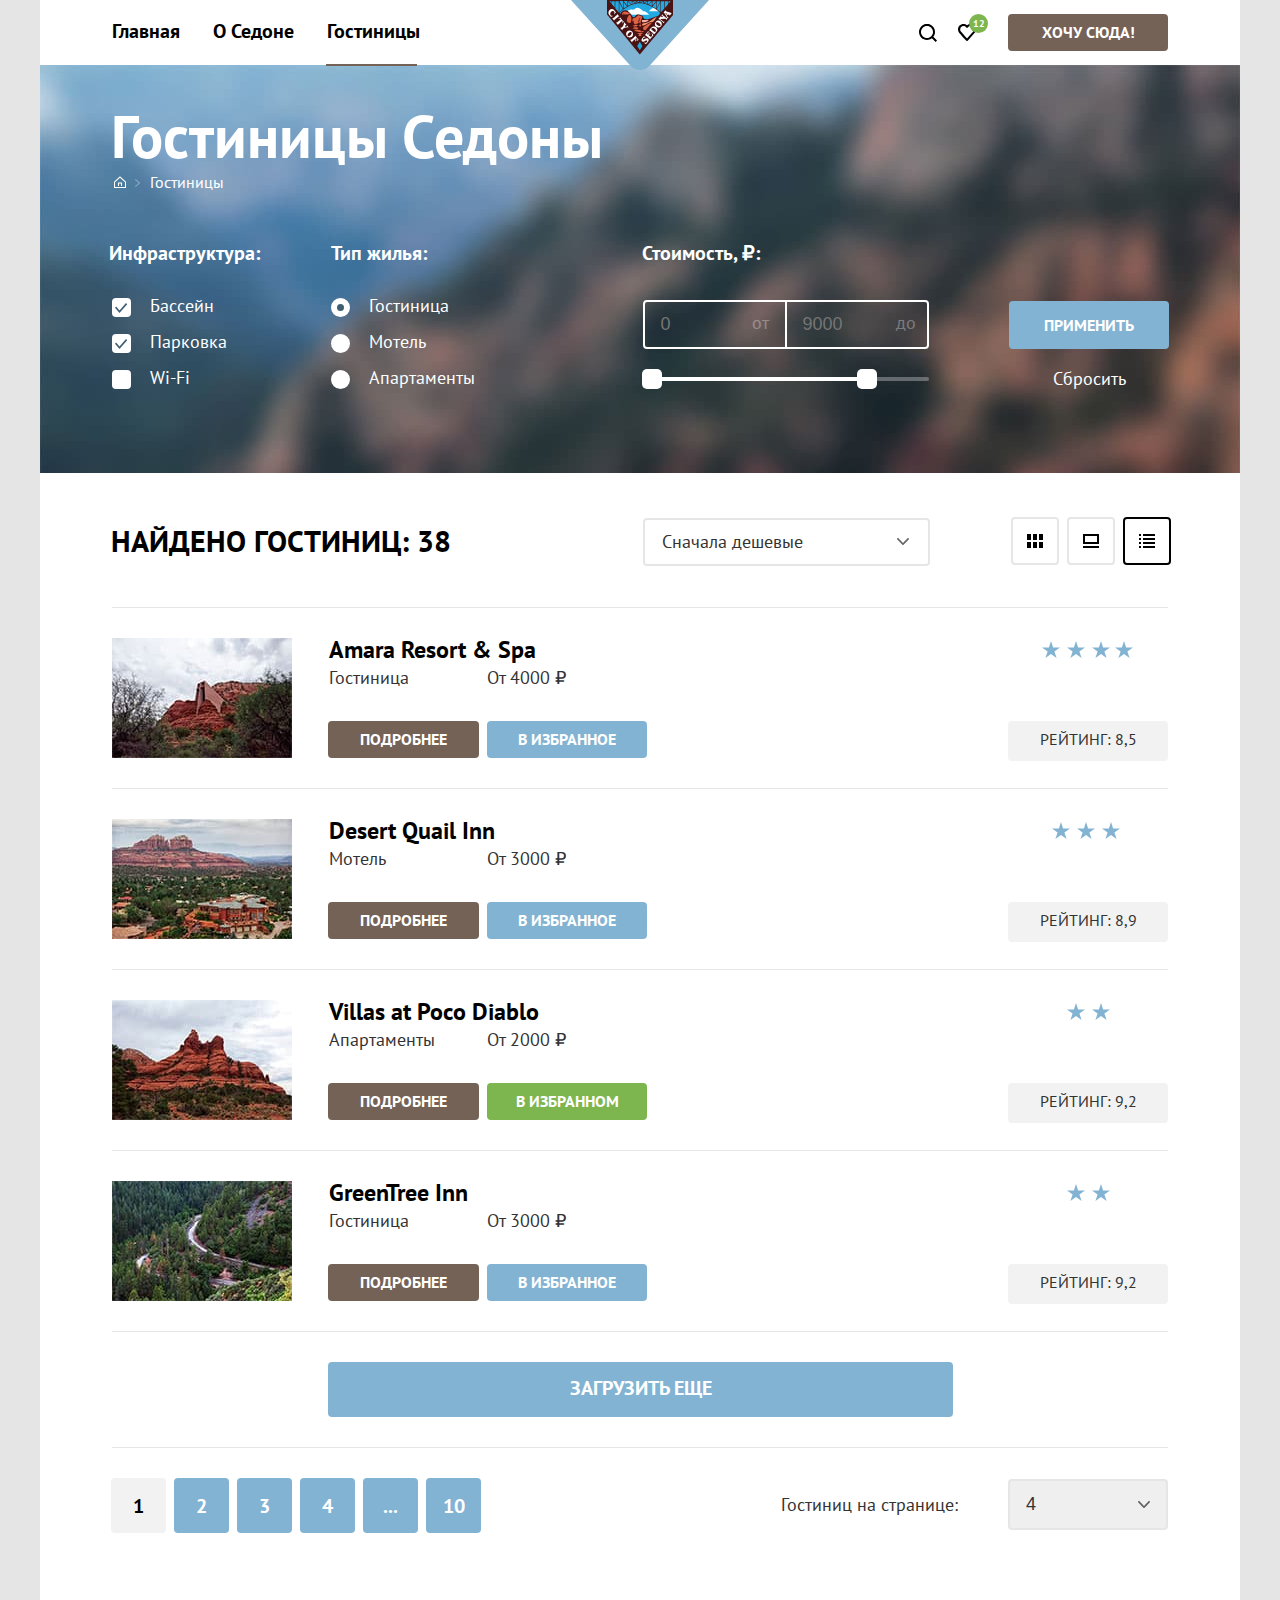
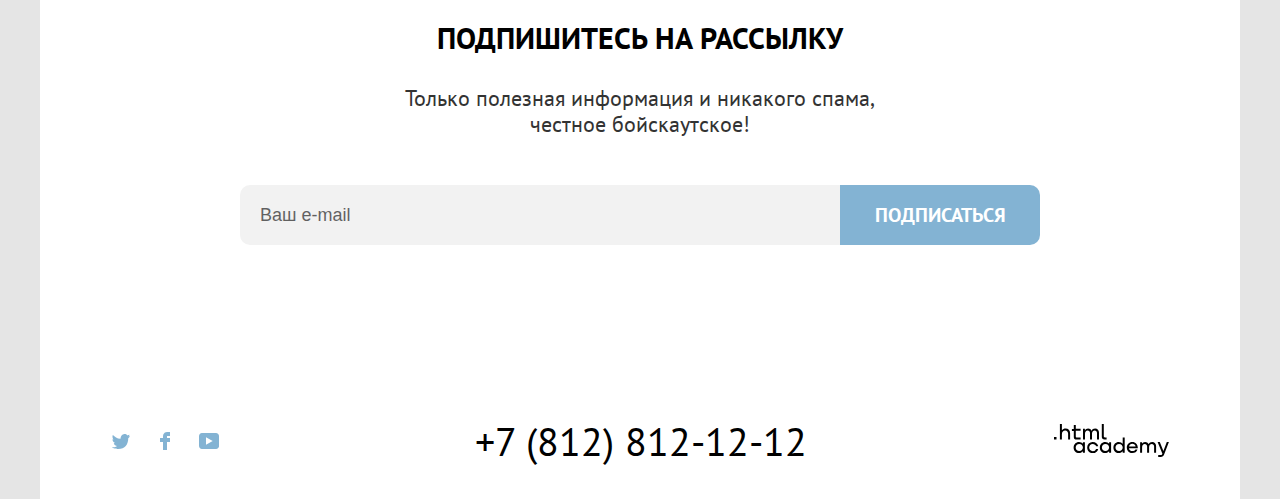
==== commit 68779e48: "12" ====
--- a/catalog.html
+++ b/catalog.html
@@ -59,20 +59,19 @@
                   </svg>
                   <span class="visually-hidden">Главная</span>
                 </a>
-              </li>
-              <svg class="nav-link" aria-hidden="true" focusable="false" width="5" height="8" viewBox="0 0 5 8" fill="none" xmlns="http://www.w3.org/2000/svg">
-                <g clip-path="url(#clip0)">
-                <path d="M4.8 3.60005L0.999999 0.200049C0.799999 4.88311e-05 0.399999 4.88311e-05 0.0999989 0.200049C-0.200001 0.400049 -0.100001 0.800049 0.0999989 1.00005L3.4 4.00005L0.199999 7.00005C-1.11759e-06 7.20005 -1.11759e-06 7.60005 0.199999 7.80005C0.199999 7.90005 0.499999 8.00005 0.599999 8.00005C0.699999 8.00005 0.899999 7.90005 0.999999 7.80005L4.8 4.40005C5.1 4.20005 5.1 3.80005 4.8 3.60005Z"/>
-                </g>
-                <defs>
-                <clipPath id="clip0">
-                <rect width="5" height="8" fill="white"/>
-                </clipPath>
-                </defs>
-              </svg>
+                <svg class="nav-link" aria-hidden="true" focusable="false" width="5" height="8" viewBox="0 0 5 8" fill="none" xmlns="http://www.w3.org/2000/svg">
+                  <g clip-path="url(#clip0)">
+                  <path d="M4.8 3.60005L0.999999 0.200049C0.799999 4.88311e-05 0.399999 4.88311e-05 0.0999989 0.200049C-0.200001 0.400049 -0.100001 0.800049 0.0999989 1.00005L3.4 4.00005L0.199999 7.00005C-1.11759e-06 7.20005 -1.11759e-06 7.60005 0.199999 7.80005C0.199999 7.90005 0.499999 8.00005 0.599999 8.00005C0.699999 8.00005 0.899999 7.90005 0.999999 7.80005L4.8 4.40005C5.1 4.20005 5.1 3.80005 4.8 3.60005Z"/>
+                  </g>
+                  <defs>
+                  <clipPath id="clip0">
+                  <rect width="5" height="8" fill="white"/>
+                  </clipPath>
+                  </defs>
+                </svg>
               </li>
               <li class="breadcrumbs-item">
-                <span class="breadcrumbs-link" href="#">Гостиницы</span>
+                <span class="breadcrumbs-link">Гостиницы</span>
               </li>
             </ul>
           </header>
--- a/css/styles.css
+++ b/css/styles.css
@@ -30,7 +30,7 @@
   line-height: 26px;
   font-weight: 400;
   color: #333333;
-  background-color: #FFFFFF;
+  background-color: #E5E5E5;;
 }
 
 .visually-hidden {
@@ -66,6 +66,7 @@
   display: flex;
   width: 1200px;
   margin: 0 auto;
+  background-color: #FFFFFF;
 }
 
 .navigation-list {
@@ -237,6 +238,7 @@
   justify-content: space-between;
   width: 100%;
   height: 100%;
+  margin-bottom: 5px;
 }
 
 .cart-item-link {
@@ -268,7 +270,6 @@
 
 .cart-item-title {
   position: relative;
-  top: -8px;
   padding-left: 17px;
   margin: 0;
   font-size: 18px;
@@ -278,7 +279,6 @@
 
 .cart-item-estate {
   position: relative;
-  top: -7px;
   padding-left: 17px;
   margin: 0;
   font-size: 16px;
@@ -375,6 +375,7 @@
 .page-container {
   width: 1200px;
   margin: 0 auto;
+  background-color: #FFFFFF;
 }
 
 .index-background {
@@ -723,7 +724,7 @@
 .breadcrumbs {
   display: flex;
   padding-left: 69px;
-  padding-bottom: 45px;
+  padding-bottom: 47px;
   margin: 0;
   list-style-type: none;
 }
@@ -770,7 +771,7 @@
 }
 
 .nav-link {
-  transform: translateY(11px);
+  transform: translateY(-1px);
   fill: #FFFFFF;
   opacity: 0.3;
 }
@@ -890,7 +891,7 @@
 
 .catalog-filter-label {
   position: relative;
-  top: 7px;
+  top: 6px;
   display: flex;
   font-size: 18px;
   line-height: 23px;
@@ -945,7 +946,7 @@
 .range-text {
   position: absolute;
   left: 109px;
-  top: 10px;
+  top: 11px;
   opacity: 0.3;
 }
 
@@ -1481,7 +1482,7 @@
 }
 
 .appointment-catalog {
-  margin-bottom: 44px;
+  padding-bottom: 44px;
   text-align: center;
 }
 
@@ -1503,6 +1504,7 @@
   width: 1200px;
   padding: 23px 0;
   margin: 0 auto;
+  background-color: #FFFFFF;
 }
 
 .footer-social-list {
@@ -1637,7 +1639,7 @@
   position: fixed;
   top: 0;
   left: 0;
-  display: flex;
+  display: none;
   width: 100%;
   height: 100%;
   background: transparent;
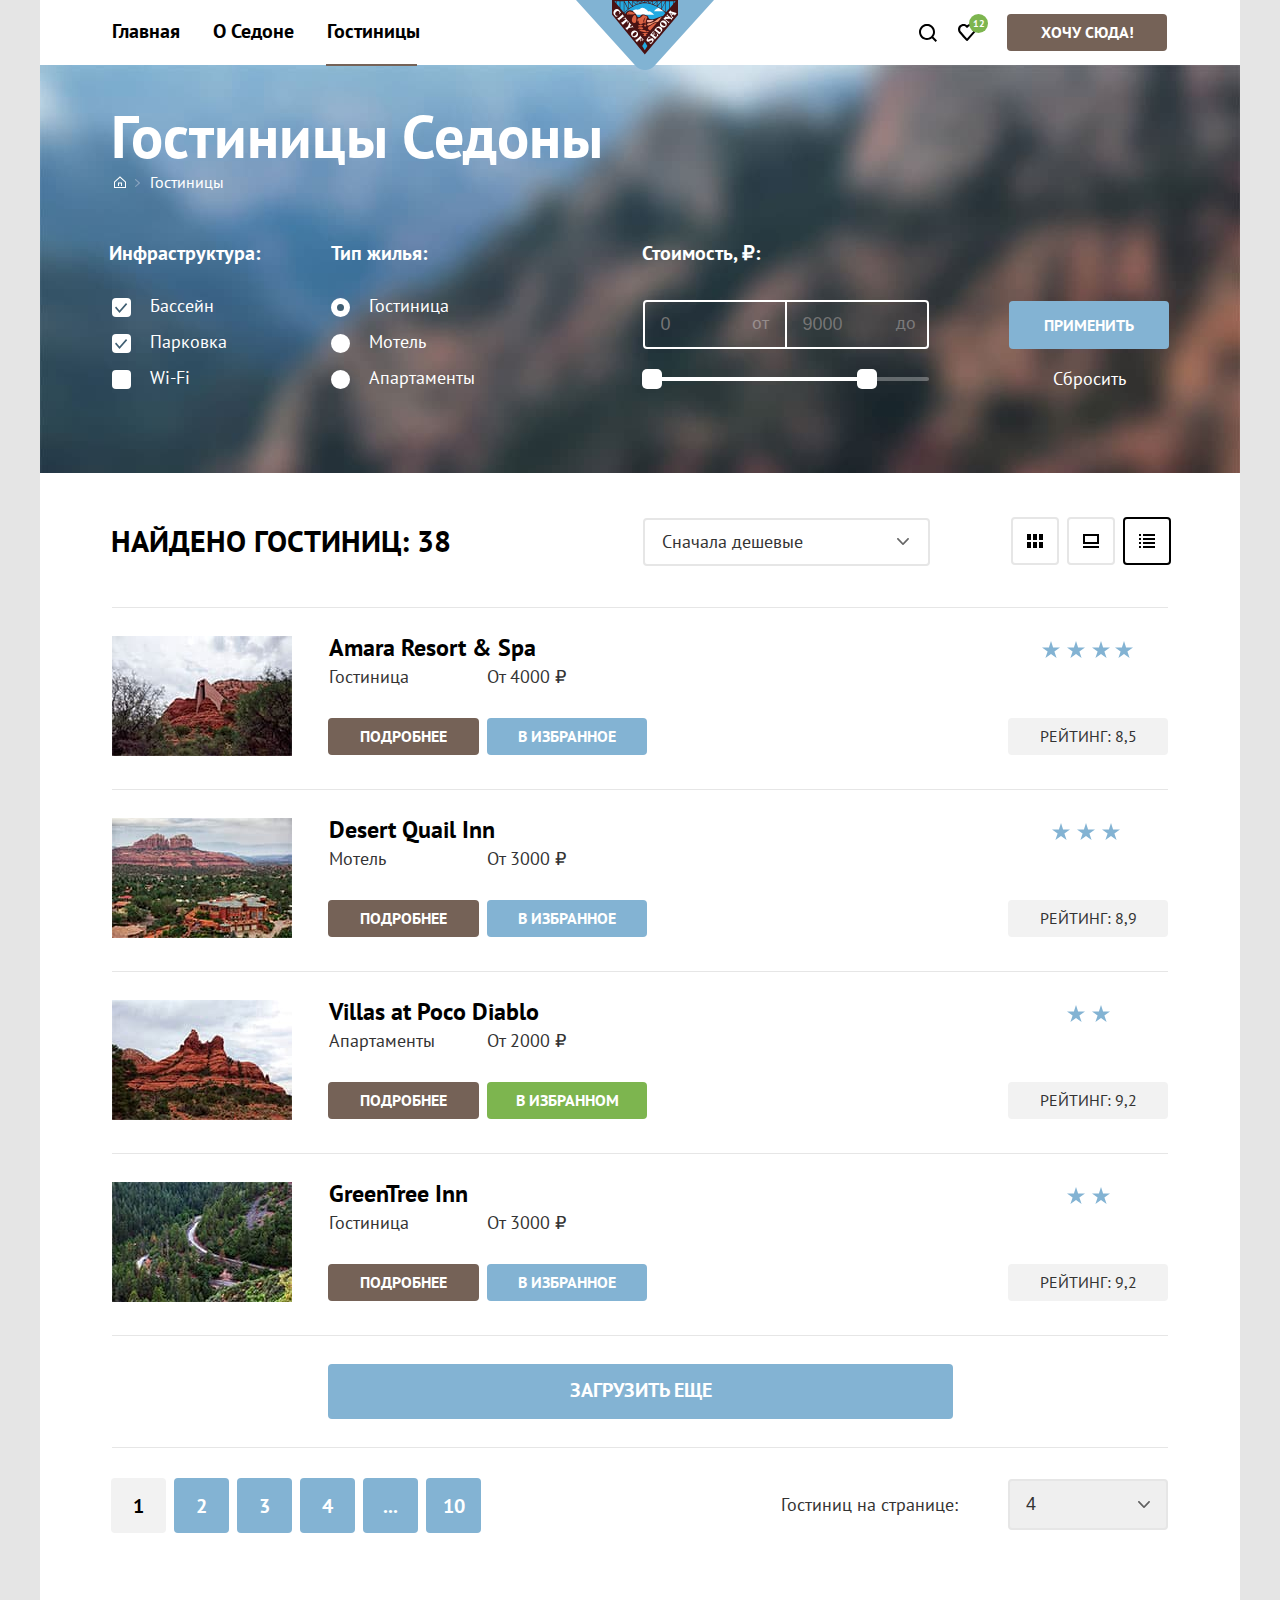
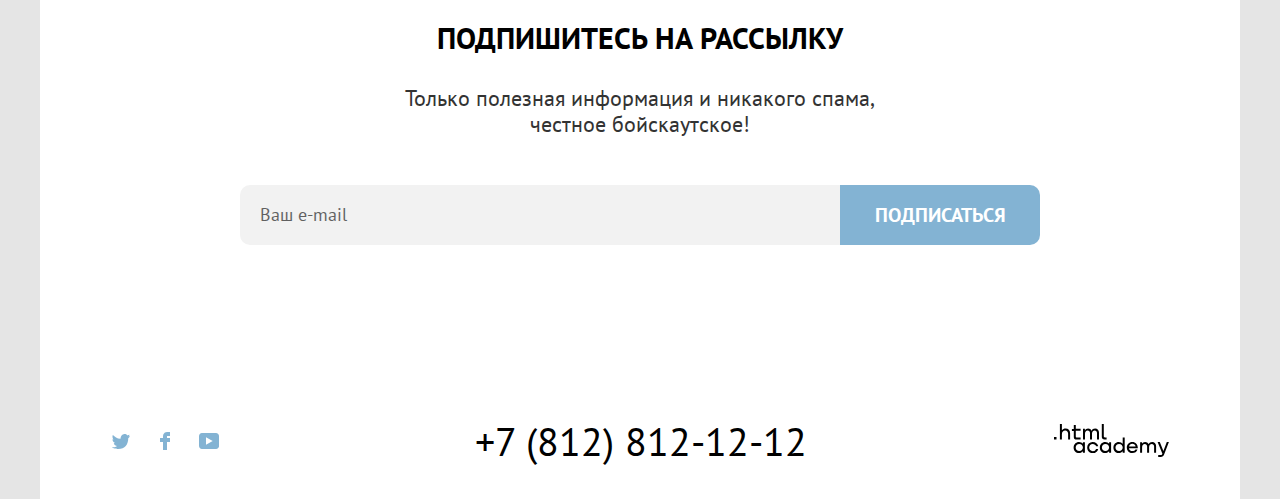
==== commit 96e8f271: "15" ====
--- a/catalog.html
+++ b/catalog.html
@@ -208,7 +208,9 @@
               <div class="favourites">
                 <a class="button button_blue" href="#">В избранное</a>
               </div>
-              <p class="button button_rating">Рейтинг: 8,5</p>
+              <div class="rating">
+                <p class="button button_rating">Рейтинг: 8,5</p>
+              </div>
             </li>
             <li class="catalog-sorting-item">
               <h3 class="catalog-sorting-title">
@@ -225,7 +227,9 @@
               <div class="favourites">
                 <a class="button button_blue" href="#">В избранное</a>
               </div>
+              <div class="rating">
               <p class="button button_rating">Рейтинг: 8,9</p>
+              </div>
             </li>
             <li class="catalog-sorting-item">
               <h3 class="catalog-sorting-title">
@@ -242,7 +246,9 @@
               <div class="favorites">
                 <a class="button button_grenn" href="#">В избранном</a>
               </div>
-              <p class="button button_rating">Рейтинг: 9,2</p>
+               <div class="rating">
+                <p class="button button_rating">Рейтинг: 9,2</p>
+               </div>
             </li>
             <li class="catalog-sorting-item">
               <h3 class="catalog-sorting-title">
@@ -259,7 +265,9 @@
               <div class="favourites">
                 <a class="button button_blue" href="#">В избранное</a>
               </div>
-              <p class="button button_rating">Рейтинг: 9,2</p>
+              <div class="rating">
+                <p class="button button_rating">Рейтинг: 9,2</p>
+              </div>
             </li>
           </ul>
           <div class="download-more">
--- a/css/styles.css
+++ b/css/styles.css
@@ -46,8 +46,11 @@
 
 .button {
   display: inline-block;
-  width: 160px;
-  padding: 8px 0 8px;
+  width: 140px;
+  padding-top: 8px;
+  padding-right: 10px;
+  padding-bottom: 8px;
+  padding-left: 10px;
   font-family: inherit;
   font-size: 16px;
   line-height: 21px;
@@ -64,16 +67,19 @@
 
 .navigation {
   display: flex;
-  width: 1200px;
+  justify-content: space-between;
+  width: 1080px;
+  padding: 0 60px;
   margin: 0 auto;
   background-color: #FFFFFF;
 }
 
 .navigation-list {
   display: flex;
+  justify-content: flex-end;
   flex-wrap: wrap;
-  width: 360px;
-  padding-left: 60px;
+  width: calc(100% - 150px) / 2;
+  padding: 0;
   margin: 0;
   list-style-type: none;
 }
@@ -124,14 +130,9 @@
 
 .navigation-logo {
   display: block;
-  margin-right: 140px;
   margin-bottom: -10px;
-  margin-left: 111px;
+  margin-right: 60px;
   z-index: 1;
-}
-
-.navigation-user {
-  width: 330px;
 }
 
 .navigation-user .navigation-link {
@@ -348,8 +349,8 @@
 }
 
 .want-to-come {
-  padding: 14px;
-  margin: 0 7px;
+  padding: 14px 13px;
+  margin-left: 7px;
 }
 
 .button_brown:hover {
@@ -677,6 +678,7 @@
 }
 
 .appointment-form input::placeholder {
+  font-family: "PT Sans", sans-serif;
   font-size: 18px;
   line-height: 26px;
   color: #000000;
@@ -706,6 +708,8 @@
   color: rgba(255, 255, 255, 0.3);
   background-color: #68A2CA;
   box-shadow: none;
+  background-size: cover;
+  background-position: 50%;
 }
 
 .catalog-background {
@@ -922,7 +926,7 @@
 .range-input:focus {
   border: 2px solid #FFFFFF;
   box-sizing: border-box;
-  box-shadow: 0px 0px 0px 3px #81B3D2;
+  box-shadow: 0px 0px 0px 3px #81B3D2, inset 0px 0px 0px 3px #81B3D2;
   outline: none;
 }
 
@@ -1009,8 +1013,9 @@
 
 .apply {
   min-height: 48px;
+  width: 160px;
   background: #83B3D3;
-  margin-bottom: 13px;
+  margin-top: 23px;
 }
 
 .apply:hover {
@@ -1031,6 +1036,7 @@
 
 .reset {
   position: relative;
+  top: -10px;
   left: 30px;
   width: 100px;
   padding: 5px;
@@ -1179,7 +1185,7 @@
   display: grid;
   grid-template-columns: 180px 187px 1fr 160px;
   grid-template-rows: 1fr 1fr 1fr;
-  padding: 30px 0;
+  padding-top: 28px;
   border-top: 1px solid #E6E6E6;
 }
 
@@ -1189,7 +1195,7 @@
 
 .catalog-sorting-title {
   position: relative;
-  top: -4px;
+  top: -14px;
   grid-column: 2 / 4;
   grid-row: 1 / 2;
   margin: 0;
@@ -1201,6 +1207,8 @@
 }
 
 .catalog-link {
+  display: inline-block;
+  align-items: middle;
   padding: 10px;
   text-decoration: none;
   color: #000000;
@@ -1258,7 +1266,7 @@
 
 .real-estate {
   position: relative;
-  top: -12px;
+  top: -22px;
   grid-column: 2 / 3;
   grid-row: 2 / 3;
   margin: 0;
@@ -1269,7 +1277,7 @@
 
 .cost {
   position: relative;
-  top: -12px;
+  top: -22px;
   grid-column: 3 / 4;
   grid-row: 2 / 3;
   padding-left: 8px;
@@ -1303,10 +1311,14 @@
 }
 
 .more_detailed {
-  width: 151px;
+  position: relative;
+  top: -23px;
+  width: 131px;
 }
 
 .button_blue {
+  position: relative;
+  top: -23px;
   background: #83B3D3;
 }
 
@@ -1327,6 +1339,8 @@
 }
 
 .button_grenn {
+  position: relative;
+  top: -23px;
   background: #7DB54F;
 }
 
@@ -1346,11 +1360,14 @@
   box-shadow: none;
 }
 
-.button_rating {
-  position: relative;
-  top: 3px;
+.rating {
+  position: relative;
+  top: -20px;
   grid-column: 4 / 5;
   grid-row: 3 / 4;
+}
+
+.button_rating {
   margin: 0;
   font-weight: normal;
   color: #333333;
@@ -1377,7 +1394,7 @@
 }
 
 .download-more {
-  margin: 30px 288px;
+  margin: 28px 288px;
 }
 
 .download_more {
@@ -1642,12 +1659,17 @@
   display: none;
   width: 100%;
   height: 100%;
-  background: transparent;
+  background-color: rgba(242, 242, 242, 0.8);
+}
+
+.modal-active .modal-container {
+  display: flex;
 }
 
 .modal {
   position: relative;
   margin: auto;
+  font-family: "PT Sans", sans-serif;
   padding: 70px;
   padding-top: 62px;
   background-color: #FFFFFF;
@@ -1701,41 +1723,15 @@
   line-height: 40px;
 }
 
-.modal-form {
-  display: grid;
-  grid-template-columns: 155px 133px 56px 97px 133px;
-  grid-template-rows: 50px 40px 50px 40px 50px 40px 60px;
-}
-
 .arrival-date {
-  grid-column: 1 / 6;
-  grid-row: 1 / 2;
-}
-
-.error-message {
-  position: relative;
-  top: -10px;
-  grid-column: 2 / 6;
-  grid-row: 2 / 3;
-  margin: 0;
-  font-size: 16px;
-  line-height: 40px;
-  color: #FF5757;
-}
-
-.departure-date {
-  grid-column: 1 / 6;
-  grid-row: 3 / 4;
-}
-
-.arrival-date {
+  position: relative;
   display: grid;
   grid-template-columns: 155px auto;
   width: 575px;
-  margin: 0 auto;
-}
-
-.arrival-date label  {
+  margin-bottom: 40px;
+}
+
+.arrival-date label {
   position: relative;
   top: 3px;
   font-size: 18px;
@@ -1782,25 +1778,34 @@
   opacity: 0.6;
 }
 
-.success-message {
-  position: relative;
-  top: -10px;
-  grid-column: 2 / 6;
-  grid-row: 4 / 5;
-  margin: 0;
+.date_message {
+  display: none;
+  position: absolute;
+  top: 40px;
+  right: 0;
+  margin: 0;
+  width: 418px;
   font-size: 16px;
   line-height: 40px;
+}
+
+.success-message {
   color: #333333;
 }
 
-.number-adults {
-  grid-column: 1 / 2;
-  grid-row: 5 / 6;
+.error-message {
+  color: #FF5757
+}
+
+.date--success .success-message {
+  display: block;
+}
+
+.date--error .error-message {
+  display: block;
 }
 
 .quantity {
-  grid-column: 2 / 3;
-  grid-row: 5 / 6;
   width: 133px;
   height: 50px;
   border: none;
@@ -1814,131 +1819,160 @@
   align-items: center;
 }
 
-.number-children {
-  grid-column: 4 / 5;
-  grid-row: 5 / 6;
+.modal-info_wrapper {
+  position: relative;
+  left: -5px;
+  padding: 3px 13px 0;
 }
 
 .modal-info {
-  position: relative;
-  right: -10px;
-  top: 6px;
-  padding: 0 13px;
+  width: 25px;
+  height: 25px;
   background-color: #83B3D3;
   border-radius: 50%;
+  border: 0;
 }
 
 .info {
-  position: absolute;
-  top: 10px;
   fill: #FFFFFF;
-}
-
-.triangle-modal {
-  position: absolute;
-  top: 33px;
-  left: 3px;
-  fill: "#333333";
-  opacity: 0;
 }
 
 .modal-popover {
   position: absolute;
-  top: 26px;
-  left: -115px;
+  top: 100%;
+  left: 50%;
+  transform: translateX(-50%);
   width: 216px;
   padding: 21px 16px 22px 24px;
   font-size: 16px;
   line-height: 20px;
+  font-weight: normal;
   color: #FFFFFF;
   background: #333333;
   border-radius: 10px;
   opacity: 0;
+  pointer-events: none;
   z-index: 1;
-}
-
-.modal-info:hover {
-  background: #68A2CA;
-}
-
-.modal-info:hover .triangle-modal {
+  box-shadow: 0px 15px 30px rgba(0, 0, 0, 0.3);
+}
+
+.modal-popover::after {
+  position: absolute;
+  bottom: 100%;
+  left: 119px;
+  width: 0;
+  height: 0;
+  border-style: solid;
+  border-width: 0 9.5px 9px 9.5px;
+  border-color: transparent transparent #333 transparent;
+  content: "";
+}
+
+.modal-info:hover + .modal-popover {
+  pointer-events: auto;
   opacity: 1;
 }
 
-.modal-info:hover .modal-popover {
-  opacity: 1;
-}
-
-.quantity-children {
-  grid-column: 5 / 6;
-  grid-row: 5 / 6;
+.quantity {
   width: 133px;
-  height: 50px;
-  border: none;
-  background-color: #F2F2F2;
-  border-radius: 4px;
-}
-
-.quantity-link {
-  padding: 0 15px;
-  opacity: 0.3;
-}
-
-.quantity-link-minus {
-  position: relative;
-  top: -2px;
-  right: 5px;
-}
-
-.quantity-link-plus {
-  position: relative;
-  top: -2px;
-  right: -5px;
-}
-
-.quantity-link:hover {
-  opacity: 1;
-}
-
-.quantity-link:focus {
-  box-shadow: inset 0 0 0 3px #83B3D3;
-  outline: none;
-  opacity: 1;
-  border-radius: 4px;
-}
-
-.quantity-link:active {
-  opacity: 0.2;
-  box-shadow: none;
-}
-
-.minus,
-.plus {
-  position: absolute;
-  top: 0;
-  right: 0;
-  bottom: 0;
-  left: 0;
-  margin: auto;
-  fill: #000000;
-}
-
-.adults {
-  position: relative;
-  top: 3px;
+}
+
+.quantity-adults {
+  display: flex;
+  position: relative;
+  top: 2px;
+  padding-bottom: 40px;
+  margin: 0;
   font-size: 18px;
   line-height: 40px;
   font-weight: bold;
   color: #000000;
 }
 
-.quantity-adults {
-  position: relative;
-  top: -2px;
+.quantity-adults-label {
+  flex-grow: 1;
+}
+
+.label-children {
+  position: relative;
+  left: 63px;
+  top: 1px;
+}
+
+.quantity-adults_row {
+  width: 418px;
+  display: flex;
+  justify-content: space-between;
+  padding-bottom: 40px;
+}
+
+.quantity-adults-imput_wrapper {
+  position: relative;
+  top: -4px;
+  left: 5px;
+}
+
+.wrapper-children {
+  position: relative;
+  top: -4px;
+  left: -2px;
+}
+
+.quantity-adults_imput {
+  width: 133px;
+  height: 50px;
+  background-color: #F2F2F2;
+  border-radius: 4px;
+  border: none;
+  text-align: center;
+  font-family: "PT Sans", sans-serif;
+  color: #000000;
   font-size: 18px;
-  line-height: 40px;
-  font-weight: bold;
-  color: #000000;
+  padding: 0 30px;
+  box-sizing: border-box;
+}
+
+.minus,
+.plus {
+  fill: #000000;
+}
+
+.quantity-link {
+  position: absolute;
+  top: 10px;
+  border: 0;
+  background: none;
+  padding: 0;
+  text-align: center;
+  width: 30px;
+  height: 30px;
+  display: flex;
+  align-items: center;
+  justify-content: center;
+}
+
+.quantity-link-minus {
+  left: 10px;
+}
+
+.quantity-link-plus {
+  right: 10px;
+}
+
+.quantity-link:hover {
+  opacity: 1;
+}
+
+.quantity-link:focus {
+  box-shadow: inset 0 0 0 3px #83B3D3;
+  outline: none;
+  opacity: 1;
+  border-radius: 4px;
+}
+
+.quantity-link:active {
+  opacity: 0.2;
+  box-shadow: none;
 }
 
 .button-modal {
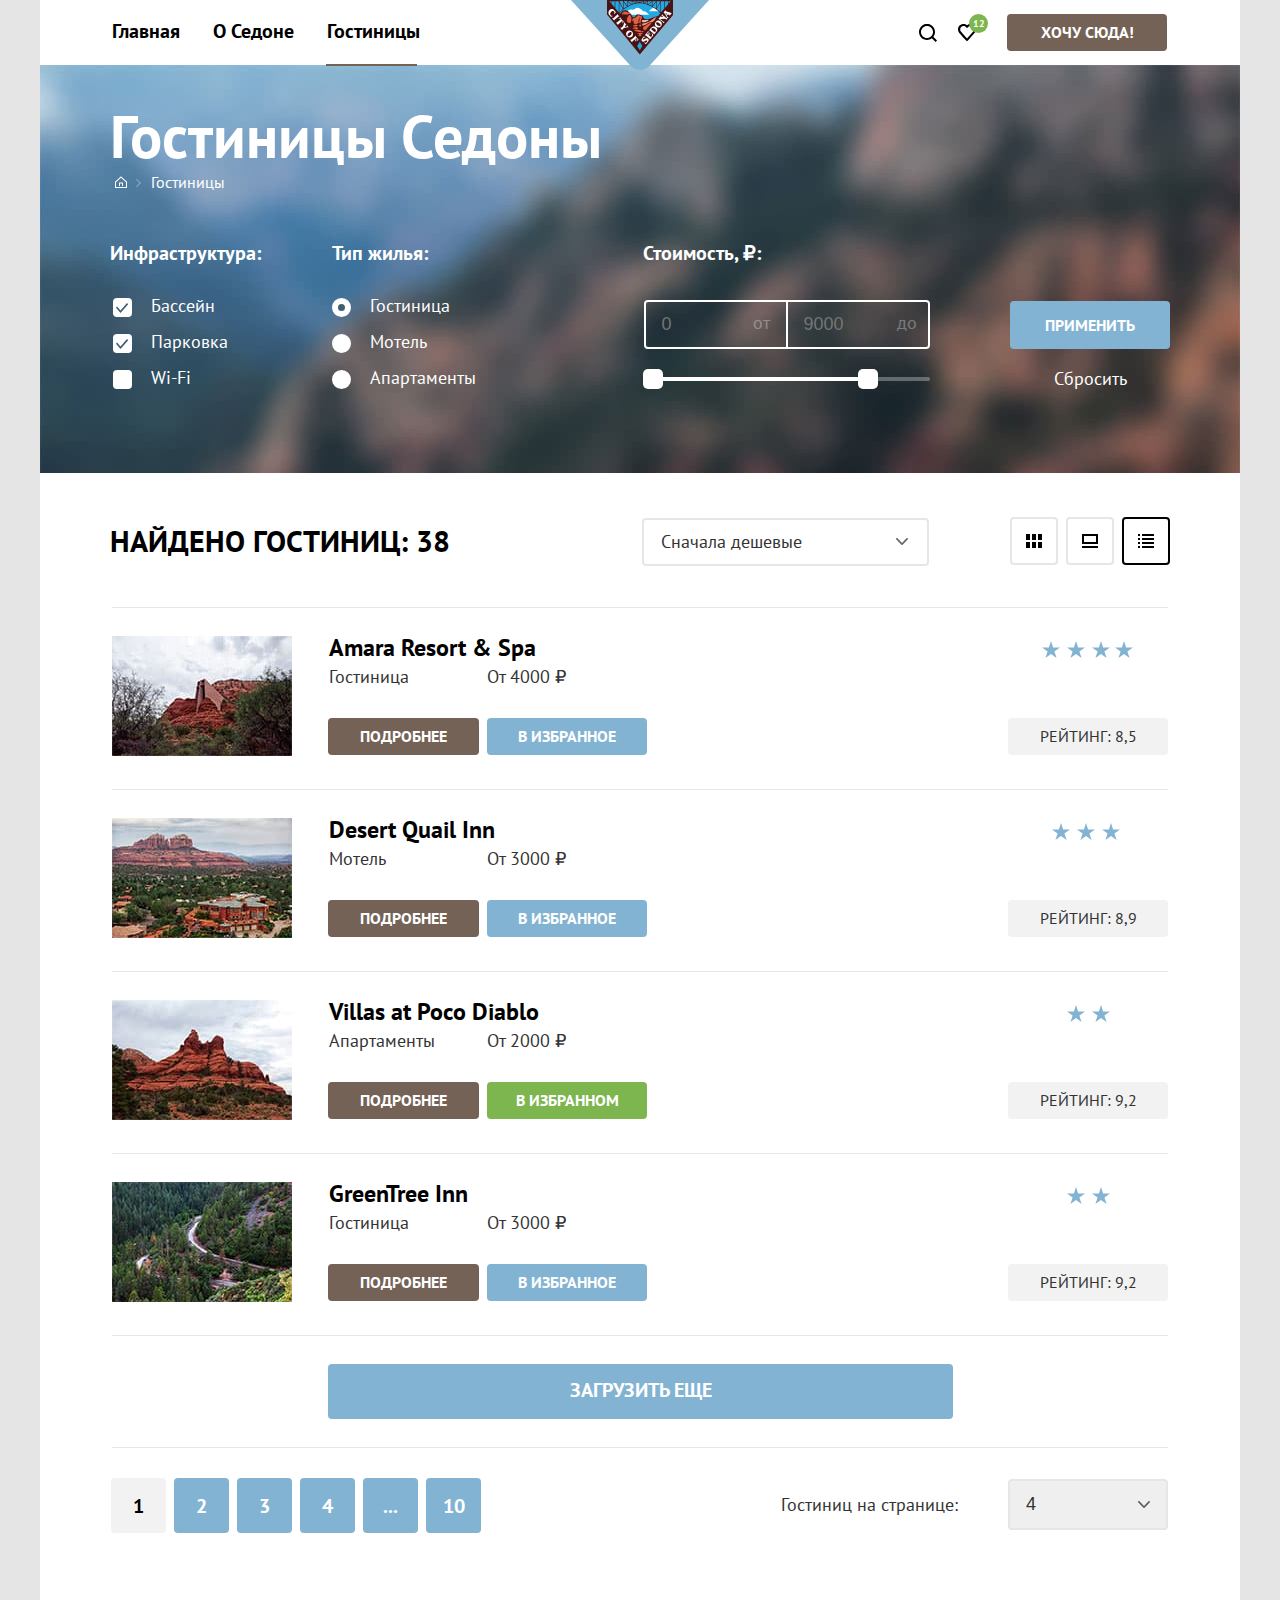
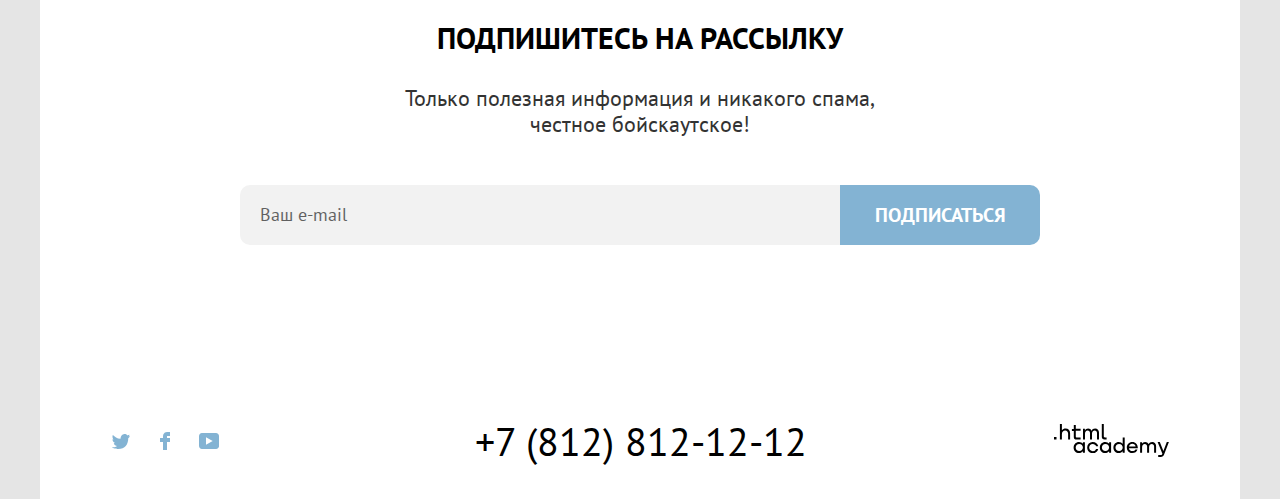
==== commit 82c3ca93: "Первая проверка" ====
--- a/catalog.html
+++ b/catalog.html
@@ -16,16 +16,16 @@
             <a class="navigation-link" href="#">О Седоне</a>
           </li>
           <li class="navigation-item">
-            <a class="navigation-link navigation-link-current" href="catalog.html">Гостиницы</a>
+            <span class="navigation-link navigation-link-current">Гостиницы</span>
           </li>
         </ul>
-        <a class="navigation-logo" href="index.html">
-          <img class="logo" src="img/sedona.svg" width="138" height="70" alt="Логотип Седона">
+        <a class="navigation-logo" href="https://htmlacademy.ru/">
+          <img class="logo" src="img/sedona.svg" width="138" height="70" alt="Логотип Седона.">
         </a>
         <ul class="navigation-list navigation-user">
           <li class="navigation-item">
             <a class="navigation-link navigation-link-icon" href="#">
-              <svg class="navigation-icon" aria-hidden="true" focusable="false" width="18" height="18" viewBox="0 0 18 18" fill="none" xmlns="http://www.w3.org/2000/svg">
+              <svg class="navigation-icon" aria-hidden="true" focusable="false" width="18" height="18" viewBox="0 0 18 18" fill="none" xmlns="http://www.w3.org/2000/svg" role="img" aria-label="Поиск">
                 <path d="M18 16.5L14.3 12.8C15.3 11.5 16 9.8 16 7.9C16 3.5 12.4 -0.1 8 -0.1C3.6 -0.1 0 3.6 0 8C0 12.4 3.6 16 8 16C9.8 16 11.5 15.4 12.9 14.3L16.6 18L18 16.5ZM8 14C4.7 14 2 11.3 2 8C2 4.7 4.7 2 8 2C11.3 2 14 4.7 14 8C14 11.3 11.3 14 8 14Z"/>
               </svg>
               <span class="visually-hidden">Поиск</span>
@@ -33,11 +33,71 @@
           </li>
           <li class="navigation-item">
             <a class="navigation-link navigation-link-icon icon-current" href="#">
-              <svg class="navigation-icon" aria-hidden="true" focusable="false" width="18" height="17" viewBox="0 0 18 17" fill="none" xmlns="http://www.w3.org/2000/svg">
+              <svg class="navigation-icon" aria-hidden="true" focusable="false" width="18" height="17" viewBox="0 0 18 17" fill="none" xmlns="http://www.w3.org/2000/svg" role="img" aria-label="Избранное">
                 <path d="M8.9 17C8.6 17 8.3 16.9 8.1 16.6C2.7 10.5 1.4 9.1 1.1 8.7C0.4 7.8 0 6.6 0 5.4C0 2.4 2.4 0 5.5 0C6.8 0 8 0.5 9 1.3C10 0.5 11.3 0 12.5 0C15.5 0 18 2.4 18 5.4C18 6.7 17.5 7.9 16.7 8.8L9.7 16.7C9.5 16.9 9.3 17 8.9 17ZM2.9 7.5C3.2 7.9 6.4 11.5 9 14.4L15.2 7.4C15.7 6.9 15.9 6.2 15.9 5.4C15.9 3.6 14.4 2.1 12.6 2.1C11.6 2.1 10.6 2.6 9.9 3.4C9.6 3.7 9.3 3.8 9 3.8C8.7 3.8 8.4 3.6 8.2 3.4C7.5 2.6 6.5 2.1 5.5 2.1C3.7 2.1 2.2 3.6 2.2 5.4C2.1 6.3 2.5 7 2.9 7.5C2.8 7.5 2.8 7.5 2.9 7.5Z"/>
               </svg>
               <span class="visually-hidden">Избранное<sup class="number-of-favorites">12</sup></span>
             </a>
+            <div class="popover">
+              <div class="popover-content">
+                <svg class="triangle" aria-hidden="true" focusable="false" width="20" height="10" viewBox="0 0 20 10" fill="none" xmlns="http://www.w3.org/2000/svg" role="img" aria-label="Стрелка">
+                  <g filter="url(#filter0_d_5:544)">
+                  <path d="M10 1L20 10H0L10 1Z"/>
+                  </g>
+                  <defs>
+                  <filter id="filter0_d_5:544" x="0" y="0" width="20" height="10" filterUnits="userSpaceOnUse" color-interpolation-filters="sRGB">
+                  <feFlood flood-opacity="0" result="BackgroundImageFix"/>
+                  <feColorMatrix in="SourceAlpha" type="matrix" values="0 0 0 0 0 0 0 0 0 0 0 0 0 0 0 0 0 0 127 0" result="hardAlpha"/>
+                  <feOffset dy="-1"/>
+                  <feColorMatrix type="matrix" values="0 0 0 0 0.894118 0 0 0 0 0.894118 0 0 0 0 0.894118 0 0 0 1 0"/>
+                  <feBlend mode="normal" in2="BackgroundImageFix" result="effect1_dropShadow_5:544"/>
+                  <feBlend mode="normal" in="SourceGraphic" in2="effect1_dropShadow_5:544" result="shape"/>
+                  </filter>
+                  </defs>
+                </svg>
+                <ul class="cart-items-list">
+                  <li class="cart-items">
+                    <a class="cart-item-link" href="#">
+                      <div class="cart-item">
+                        <div class="cart-title">
+                          <h3 class="cart-item-title">Desert Quail Inn</h3>
+                          <p class="cart-item-estate">Мотель</p>
+                        </div>
+                        <img class="cart-item-image" src="img/hotels/desert-quail-inn.jpg" width="48" height="48" alt="Desert Quail Inn.">
+                      </div>
+                    </a>
+                    <a class="basket-link" href="#">
+                      <svg class="basket" aria-hidden="true" focusable="false" width="16" height="16" viewBox="0 0 16 16" fill="none" xmlns="http://www.w3.org/2000/svg" role="img" aria-label="Корзина">
+                        <path d="M15.3 2.3H13.1H2.8H0.6C0.3 2.3 0 2.5 0 2.8C0 3.1 0.3 3.4 0.6 3.4H2.3V15.4C2.3 15.7 2.6 16 2.9 16H13.1C13.4 16 13.7 15.7 13.7 15.4V3.4H15.4C15.7 3.4 16 3.1 16 2.8C16 2.5 15.6 2.3 15.3 2.3ZM12.5 14.8H3.4V3.4H12.5V14.8Z"/>
+                        <path d="M6.19995 1.2H9.59995C9.89995 1.2 10.2 0.9 10.2 0.6C10.2 0.3 9.99995 0 9.69995 0H6.19995C5.89995 0 5.69995 0.3 5.69995 0.6C5.69995 0.9 5.89995 1.2 6.19995 1.2Z"/>
+                        <path d="M6.2001 12C6.5001 12 6.8001 11.7 6.8001 11.4V5.7C6.8001 5.4 6.5001 5.1 6.2001 5.1C5.9001 5.1 5.6001 5.4 5.6001 5.7V11.4C5.7001 11.7 5.9001 12 6.2001 12Z" fill="black"/>
+                        <path d="M9.7001 12C10.0001 12 10.3001 11.7 10.3001 11.4V5.7C10.3001 5.4 10.0001 5.1 9.7001 5.1C9.4001 5.1 9.1001 5.5 9.1001 5.7V11.4C9.1001 11.7 9.3001 12 9.7001 12Z"/>
+                      </svg>
+                    </a>
+                  </li>
+                  <li class="cart-items">
+                    <a class="cart-item-link" href="#">
+                      <div class="cart-item">
+                        <div class="cart-title">
+                          <h3 class="cart-item-title">Villas at Poco Diablo</h3>
+                          <p class="cart-item-estate">Апартаменты</p>
+                        </div>
+                        <img class="cart-item-image" src="img/hotels/villas-at-poco-diablo.jpg" width="48" height="48" alt="Villas at Poco Diablo.">
+                      </div>
+                    </a>
+                    <a class="basket-link" href="#">
+                      <svg class="basket" aria-hidden="true" focusable="false" width="16" height="16" viewBox="0 0 16 16" fill="none" xmlns="http://www.w3.org/2000/svg" role="img" aria-label="Корзина">
+                        <path d="M15.3 2.3H13.1H2.8H0.6C0.3 2.3 0 2.5 0 2.8C0 3.1 0.3 3.4 0.6 3.4H2.3V15.4C2.3 15.7 2.6 16 2.9 16H13.1C13.4 16 13.7 15.7 13.7 15.4V3.4H15.4C15.7 3.4 16 3.1 16 2.8C16 2.5 15.6 2.3 15.3 2.3ZM12.5 14.8H3.4V3.4H12.5V14.8Z"/>
+                        <path d="M6.19995 1.2H9.59995C9.89995 1.2 10.2 0.9 10.2 0.6C10.2 0.3 9.99995 0 9.69995 0H6.19995C5.89995 0 5.69995 0.3 5.69995 0.6C5.69995 0.9 5.89995 1.2 6.19995 1.2Z"/>
+                        <path d="M6.2001 12C6.5001 12 6.8001 11.7 6.8001 11.4V5.7C6.8001 5.4 6.5001 5.1 6.2001 5.1C5.9001 5.1 5.6001 5.4 5.6001 5.7V11.4C5.7001 11.7 5.9001 12 6.2001 12Z" fill="black"/>
+                        <path d="M9.7001 12C10.0001 12 10.3001 11.7 10.3001 11.4V5.7C10.3001 5.4 10.0001 5.1 9.7001 5.1C9.4001 5.1 9.1001 5.5 9.1001 5.7V11.4C9.1001 11.7 9.3001 12 9.7001 12Z"/>
+                      </svg>
+                    </a>
+                  </li>
+                </ul>
+                <a class="button button_brown all_favorites" href="#">Все избранные</a>
+              </div>
+            </div>
           </li>
           <li class="navigation-item want-to-come">
             <a class="button button_brown want_to_come" href="#">Хочу сюда!</a>
@@ -53,13 +113,13 @@
             <ul class="breadcrumbs">
               <li class="breadcrumbs-item">
                 <a class="breadcrumbs-link" href="index.html">
-                  <svg class="home" aria-hidden="true" focusable="false" width="12" height="12" viewBox="0 0 12 12" fill="none" xmlns="http://www.w3.org/2000/svg">
+                  <svg class="home" aria-hidden="true" focusable="false" width="12" height="12" viewBox="0 0 12 12" fill="none" xmlns="http://www.w3.org/2000/svg" role="img" aria-label="Домой">
                     <path d="M6 0.300049L0 5.80005V12H12V5.80005L6 0.300049ZM11 11H1V6.20005L6 1.70005L11 6.20005V11Z"/>
                     <path d="M4 10H5V7.5H7V10H8V6.5H4V10Z" fill="white"/>
                   </svg>
                   <span class="visually-hidden">Главная</span>
                 </a>
-                <svg class="nav-link" aria-hidden="true" focusable="false" width="5" height="8" viewBox="0 0 5 8" fill="none" xmlns="http://www.w3.org/2000/svg">
+                <svg class="nav-link" aria-hidden="true" focusable="false" width="5" height="8" viewBox="0 0 5 8" fill="none" xmlns="http://www.w3.org/2000/svg" role="img" aria-label="Перейти">
                   <g clip-path="url(#clip0)">
                   <path d="M4.8 3.60005L0.999999 0.200049C0.799999 4.88311e-05 0.399999 4.88311e-05 0.0999989 0.200049C-0.200001 0.400049 -0.100001 0.800049 0.0999989 1.00005L3.4 4.00005L0.199999 7.00005C-1.11759e-06 7.20005 -1.11759e-06 7.60005 0.199999 7.80005C0.199999 7.90005 0.499999 8.00005 0.599999 8.00005C0.699999 8.00005 0.899999 7.90005 0.999999 7.80005L4.8 4.40005C5.1 4.20005 5.1 3.80005 4.8 3.60005Z"/>
                   </g>
@@ -148,14 +208,14 @@
             <ul class="mode-list">
               <li class="mode-item-cheap">
                 <a class="cheap" href="#">Сначала дешевые
-                  <svg class="ones" aria-hidden="true" focusable="false" width="12" height="7" viewBox="0 0 12 7" fill="none" xmlns="http://www.w3.org/2000/svg">
+                  <svg class="ones" aria-hidden="true" focusable="false" width="12" height="7" viewBox="0 0 12 7" fill="none" xmlns="http://www.w3.org/2000/svg" role="img" aria-label="Ссылка">
                     <path d="M6.6 6.7001L11.7 1.4001C12 1.1001 12 0.500098 11.7 0.200098C11.4 -0.0999023 10.8 -0.0999023 10.5 0.200098L6 4.9001L1.5 0.200098C1.2 -0.0999023 0.6 -0.0999023 0.3 0.200098C0.1 0.300098 0 0.600098 0 0.800098C0 1.0001 0.1 1.2001 0.3 1.4001L5.4 6.7001C5.7 7.1001 6.3 7.1001 6.6 6.7001Z" opacity="0.6"/>
                   </svg>
                 </a>
               </li>
               <li class="mode-item">
                 <a class="button_transparent card-grid-toggle" href="#">
-                  <svg class="mode-title" aria-hidden="true" focusable="false" width="16" height="14" viewBox="0 0 16 14" fill="none" xmlns="http://www.w3.org/2000/svg">
+                  <svg class="mode-title" aria-hidden="true" focusable="false" width="16" height="14" viewBox="0 0 16 14" fill="none" xmlns="http://www.w3.org/2000/svg" role="img" aria-label="Лист">
                     <path d="M4 0H0V6H4V0Z"/>
                     <path d="M16 0H12V6H16V0Z"/>
                     <path d="M10 0H6V6H10V0Z"/>
@@ -168,7 +228,7 @@
               </li>
               <li class="mode-item">
                 <a class="button_transparent card-grid-toggle" href="#">
-                  <svg class="sideshow" aria-hidden="true" focusable="false" width="16" height="14" viewBox="0 0 16 14" fill="none" xmlns="http://www.w3.org/2000/svg">
+                  <svg class="sideshow" aria-hidden="true" focusable="false" width="16" height="14" viewBox="0 0 16 14" fill="none" xmlns="http://www.w3.org/2000/svg" role="img" aria-label="Титл">
                     <path d="M16 12H0V14H16V12Z"/>
                     <path d="M14 2V8H2V2H14ZM16 0H0V10H16V0Z"/>
                   </svg>
@@ -177,7 +237,7 @@
               </li>
               <li class="mode-item">
                 <a class="button_transparent card-grid-toggle card-grid-toggle-current" href="#">
-                  <svg class="list" aria-hidden="true" focusable="false" width="16" height="14" viewBox="0 0 16 14" fill="none" xmlns="http://www.w3.org/2000/svg">
+                  <svg class="list" aria-hidden="true" focusable="false" width="16" height="14" viewBox="0 0 16 14" fill="none" xmlns="http://www.w3.org/2000/svg" role="img" aria-label="Слайдер">
                     <path d="M2 0H0V2H2V0Z"/>
                     <path d="M16 0H4V2H16V0Z"/>
                     <path d="M2 4H0V6H2V4Z"/>
@@ -197,9 +257,11 @@
               <h3 class="catalog-sorting-title">
                 <a class="catalog-link" href="#">Amara Resort & Spa</a>
               </h3>
-              <a class="catalog-sorting-link" href="#">
-                <img class="catalog-sorting-image" src="img/hotels/amara-resort-&-spa.jpg" width="180" height="120" alt="Amara Resort & Spa">
-              </a>
+              <div class="catalog-sorting-wrap">
+                <a class="catalog-sorting-link" href="#">
+                  <img class="catalog-sorting-image" src="img/hotels/amara-resort-&-spa.jpg" width="180" height="120" alt="Amara Resort & Spa.">
+                </a>
+              </div>
               <p class="real-estate">Гостиница</p>
               <span class="cost">От 4000 ₽</span>
               <div class="more-detailed">
@@ -216,9 +278,11 @@
               <h3 class="catalog-sorting-title">
                 <a class="catalog-link" href="#">Desert Quail Inn</a>
               </h3>
-              <a class="catalog-sorting-link" href="#">
-                <img class="catalog-sorting-image" src="img/hotels/desert-quail-inn.jpg" width="180" height="120" alt="Desert Quail Inn">
-              </a>
+              <div class="catalog-sorting-wrap">
+                <a class="catalog-sorting-link" href="#">
+                  <img class="catalog-sorting-image" src="img/hotels/desert-quail-inn.jpg" width="180" height="120" alt="Desert Quail Inn.">
+                </a>
+              </div>
               <p class="real-estate">Мотель</p>
               <span class="cost">От 3000 ₽</span>
               <div class="more-detailed">
@@ -235,9 +299,11 @@
               <h3 class="catalog-sorting-title">
                 <a class="catalog-link" href="#">Villas at Poco Diablo</a>
               </h3>
-              <a class="catalog-sorting-link" href="#">
-                <img class="catalog-sorting-image" src="img/hotels/villas-at-poco-diablo.jpg" width="180" height="120" alt="Villas at Poco Diablo">
-              </a>
+              <div class="catalog-sorting-wrap">
+                <a class="catalog-sorting-link" href="#">
+                  <img class="catalog-sorting-image" src="img/hotels/villas-at-poco-diablo.jpg" width="180" height="120" alt="Villas at Poco Diablo.">
+                </a>
+              </div>
               <p class="real-estate">Апартаменты</p>
               <span class="cost">От 2000 ₽</span>
               <div class="more-detailed">
@@ -254,9 +320,11 @@
               <h3 class="catalog-sorting-title">
                 <a class="catalog-link" href="#">GreenTree Inn</a>
               </h3>
-              <a class="catalog-sorting-link" href="#">
-                <img class="catalog-sorting-image" src="img/hotels/green-tree-inn.jpg" width="180" height="120" alt="GreenTree Inn">
-              </a>
+              <div class="catalog-sorting-wrap">
+                <a class="catalog-sorting-link" href="#">
+                  <img class="catalog-sorting-image" src="img/hotels/green-tree-inn.jpg" width="180" height="120" alt="GreenTree Inn.">
+                </a>
+              </div>
               <p class="real-estate">Гостиница</p>
               <span class="cost">От 3000 ₽</span>
               <div class="more-detailed">
@@ -322,15 +390,15 @@
         <ul class="footer-social-list">
           <li class="footer-social-item">
             <a class="footer-social-link" href="https://twitter.com/htmlacademy_ru">
-              <svg class="footer-social-icon" aria-hidden="true" width="18" height="15" viewBox="0 0 18 15" fill="none" xmlns="http://www.w3.org/2000/svg">
+              <svg class="footer-social-icon" aria-hidden="true" width="18" height="15" viewBox="0 0 18 15" fill="none" xmlns="http://www.w3.org/2000/svg" role="img" aria-label="Твиттер">
                 <path d="M11.6 0.200056C13.4 -0.299944 14.8 0.500056 15.4 1.40006C16.1 1.20006 16.8 0.900056 17.5 0.700056C17.5 1.60006 16.9 2.20006 16.6 2.50006C17.3 2.60006 18 1.90006 18 1.90006C17.8 2.90006 16.9 3.70006 16.3 3.90006C16.1 10.7001 13 15.1001 5.7 15.0001C5.1 15.0001 5.8 15.0001 5.2 15.0001C4.8 15.0001 0.8 14.5001 0 13.1001C2.4 13.3001 4.1 12.7001 5 11.9001C4 11.6001 2.1 11.5001 1.8 9.00006C2.2 9.10006 2.4 9.20006 3.1 9.10006C1.8 8.30006 0.4 7.50006 0.5 5.30006C0.8 5.60006 1.6 5.80006 1.9 5.80006C1.1 5.60006 -0.2 2.50006 0.9 0.900056C2.8 2.80006 4.9 4.50006 8.5 4.70006C8.7 2.30006 9.7 0.800056 11.6 0.200056Z"/>
               </svg>
-              <span class="visually-hidden">Twitter </span>
+              <span class="visually-hidden">Twitter</span>
             </a>
           </li>
           <li class="footer-social-item">
             <a class="footer-social-link" aria-hidden="true" href="https://www.facebook.com/htmlacademy">
-              <svg class="footer-social-icon" aria-hidden="true"  focusable="false" width="10" height="18" viewBox="0 0 10 18" fill="none" xmlns="http://www.w3.org/2000/svg">
+              <svg class="footer-social-icon" aria-hidden="true"  focusable="false" width="10" height="18" viewBox="0 0 10 18" fill="none" xmlns="http://www.w3.org/2000/svg" role="img" aria-label="Фейсбук">
                 <path d="M7 0C4.8 0 3 1.8 3 4V6H0V10H3V18H7V10H10V6H7V4H10V0H7Z"/>
               </svg>
               <span class="visually-hidden">Facebook</span>
@@ -338,7 +406,7 @@
           </li>
           <li class="footer-social-item">
             <a class="footer-social-link" aria-hidden="true" href="https://www.youtube.com/c/HTMLAcademyRUS">
-              <svg class="footer-social-icon" aria-hidden="true"  focusable="false" width="20" height="16" viewBox="0 0 20 16" fill="none" xmlns="http://www.w3.org/2000/svg">
+              <svg class="footer-social-icon" aria-hidden="true"  focusable="false" width="20" height="16" viewBox="0 0 20 16" fill="none" xmlns="http://www.w3.org/2000/svg" role="img" aria-label="Ютуб">
                 <path d="M17 0H2.9C1.2 0 0 1.5 0 3.2V12.7C0 14.5 1.2 16 2.9 16H17.2C18.7 16 20.1 14.5 20.1 12.8V3.2C19.9 1.5 18.7 0 17 0ZM7 11.8V4.2L13.7 8L7 11.8Z"/>
               </svg>
               <span class="visually-hidden">Youtube</span>
@@ -347,7 +415,7 @@
         </ul>
         <a class="footer-contacts-address-phone" href="tel:+78128121212">+7 (812) 812-12-12</a>
         <a class="htmlacademy-link" href="https://htmlacademy.ru/">
-          <svg class="htmlacademy-icon" aria-hidden="true" focusable="false" width="115" height="34" fill="none" xmlns="http://www.w3.org/2000/svg">
+          <svg class="htmlacademy-icon" aria-hidden="true" focusable="false" width="115" height="34" fill="none" xmlns="http://www.w3.org/2000/svg" role="img" aria-label=".html academy">
             <path d="M0 12.9v2.6h2.5v-2.6H0ZM11.6 4.5c-1.6 0-2.8.7-3.6 1.7h-.1V0h-2v15.5h2v-5.3c0-2.1 1.3-3.6 3.3-3.6 1.8 0 2.9 1.4 2.9 3.2v5.7h2V9.4c.1-3-1.8-4.9-4.5-4.9ZM26.6 4.8h-4.8V1.1h-2v3.8h-1.9v2h1.9v6c0 1.7 1 2.7 2.7 2.7h4.1v-2h-3.7c-.7 0-1.1-.4-1.1-1.1V6.8h4.8v-2ZM41.1 4.6c-1.6 0-2.9.8-3.5 2.1h-.1c-.6-1.2-1.8-2.1-3.4-2.1-1.4 0-2.5.8-3.1 1.8h-.1V4.8H29v10.6h2V10c0-2 1-3.5 2.6-3.5 1.5 0 2.4 1 2.4 2.6v6.3h2V9.8c0-2.4 1.4-3.3 2.6-3.3 1.5 0 2.4 1 2.4 2.6v6.3h2V8.9c.1-2.5-1.4-4.3-3.9-4.3ZM47.8 12.7c0 1.7 1 2.7 2.8 2.7h2v-2h-1.7c-.7 0-1.1-.4-1.1-1.1V0h-2v12.7ZM28.9 19.7c-.9-1.1-2.2-1.8-3.9-1.8-3.1 0-5.4 2.3-5.4 5.6s2.3 5.6 5.4 5.6c1.8 0 3-.8 3.8-1.9h.1v1.6h2V18.2h-2v1.5Zm-3.6 7.4c-2.2 0-3.6-1.6-3.6-3.6s1.4-3.6 3.6-3.6 3.6 1.6 3.6 3.6c0 1.9-1.4 3.6-3.6 3.6ZM44.2 22c-.5-2.4-2.6-4.1-5.4-4.1a5.4 5.4 0 0 0-5.6 5.6c0 3.1 2.2 5.6 5.6 5.6 2.8 0 4.9-1.8 5.4-4.2h-2.1a3.4 3.4 0 0 1-3.3 2.3c-2.2 0-3.6-1.6-3.6-3.6s1.4-3.6 3.6-3.6c1.6 0 2.8 1 3.3 2.2h2.1V22ZM55.1 19.7c-.9-1.1-2.2-1.8-3.9-1.8-3.1 0-5.4 2.3-5.4 5.6s2.3 5.6 5.4 5.6c1.8 0 3-.8 3.8-1.9h.1v1.6h2V18.2h-2v1.5Zm-3.6 7.4c-2.2 0-3.6-1.6-3.6-3.6s1.4-3.6 3.6-3.6 3.6 1.6 3.6 3.6c0 1.9-1.5 3.6-3.6 3.6ZM68.7 19.8c-.9-1.1-2.2-1.9-3.9-1.9-3.1 0-5.4 2.3-5.4 5.6s2.2 5.6 5.4 5.6c1.7 0 3-.8 3.8-1.8h.1v1.5h2V13.4h-2v6.4Zm-3.6 7.3c-2.2 0-3.6-1.6-3.6-3.6s1.4-3.6 3.6-3.6 3.6 1.6 3.6 3.6c-.1 2-1.5 3.6-3.6 3.6ZM78.3 17.9c-3.3 0-5.5 2.5-5.5 5.6 0 3 2.1 5.6 5.5 5.6 2.5 0 4.5-1.3 5.2-3.6h-2.1c-.5 1-1.6 1.6-3 1.6-1.9 0-3.3-1.3-3.4-2.9h8.8c.2-3.6-2-6.3-5.5-6.3Zm0 1.9c1.7 0 3 1 3.3 2.6h-6.5c.3-1.5 1.5-2.6 3.2-2.6ZM98.2 17.9c-1.6 0-2.9.8-3.6 2h-.1c-.6-1.2-1.8-2-3.4-2-1.4 0-2.5.7-3.1 1.8v-1.5h-1.9v10.6h2v-5.4c0-2 1-3.4 2.6-3.5 1.5 0 2.4 1 2.4 2.6v6.3h2v-5.6c0-2.4 1.4-3.3 2.6-3.3 1.5 0 2.4 1 2.4 2.6v6.3h2v-6.5c.1-2.6-1.4-4.4-3.9-4.4ZM109.4 27l-3.6-8.9h-2.2l4.8 11.6c-.3.9-.7 1.2-1.7 1.2h-2.5v2h2.5c1.8 0 2.8-.8 3.5-2.6l4.7-12.2h-2.1l-3.4 8.9Z"/>
           </svg>
           <span class="visually-hidden">.html academy</span>
--- a/css/styles.css
+++ b/css/styles.css
@@ -63,6 +63,7 @@
   border: none;
   border-radius: 4px;
   cursor: pointer;
+  word-wrap: break-word;
 }
 
 .navigation {
@@ -76,15 +77,23 @@
 
 .navigation-list {
   display: flex;
+  flex-wrap: wrap;
+  width: calc(50% - 80px);
+  padding: 0;
+  margin: 0;
+  list-style-type: none;
+}
+
+
+.navigation-user {
+  position: relative;
+  left: -30px;
   justify-content: flex-end;
-  flex-wrap: wrap;
-  width: calc(100% - 150px) / 2;
-  padding: 0;
-  margin: 0;
-  list-style-type: none;
-}
+}
+
 
 .navigation-item {
+  max-width: 130px;
   position: relative;
 }
 
@@ -131,7 +140,6 @@
 .navigation-logo {
   display: block;
   margin-bottom: -10px;
-  margin-right: 60px;
   z-index: 1;
 }
 
@@ -382,10 +390,13 @@
 .index-background {
   background-image: url("../img/index-background.jpg");
   background-repeat: no-repeat;
+  background-color: green;
+  margin-bottom: 56px;
 }
 
 .first-screen {
   text-align: center;
+  padding-bottom: 80px;
 }
 
 h1 {
@@ -397,10 +408,6 @@
 .welcome {
   padding-top: 51px;
   padding-bottom: 20px;
-}
-
-.footer-background {
-  margin-bottom: 56px;
 }
 
 h2 {
@@ -418,7 +425,8 @@
 
 .first-screen-description {
   line-height: 36px;
-  padding-bottom: 80px;
+  padding-left: 15px;
+  padding-right: 15px;
   margin: 0;
 }
 
@@ -590,8 +598,8 @@
 }
 
 .button_brown_big {
-  width: 575px;
-  padding: 12px 0;
+  width: 545px;
+  padding: 12px 15px;
   font-size: 20px;
   line-height: 36px;
   border-radius: 10px;
@@ -617,11 +625,14 @@
   text-align: center;
   background-image: url("../img/background.jpg");
   background-repeat: no-repeat;
+  background-color: blue;
 }
 
 .appointment-title {
   padding-top: 94px;
   padding-bottom: 27px;
+  padding-left: 15px;
+  padding-right: 15px;
   margin: 0 auto;
   color: #FFFFFF;
 }
@@ -699,7 +710,7 @@
 }
 
 .button_blue_big:focus {
-  background-color: ##68A2CA;
+  background-color: #68A2CA;
   box-shadow: inset 0 0 0 3px #756257;
   outline: none;
 }
@@ -713,21 +724,24 @@
 }
 
 .catalog-background {
-  min-height: 408px;
+  min-height: 376px;
   background-image: url("../img/catalog-background.jpg");
   background-repeat: no-repeat;
+  background-color: blue;
+  background-size: cover;
+  padding-left: 70px;
+  padding-right: 10px;
+  padding-top: 32px;
 }
 
 .inner-header-title {
-  padding-top: 32px;
-  padding-left: 71px;
   margin: 0;
   margin-bottom: -8px;
 }
 
 .breadcrumbs {
   display: flex;
-  padding-left: 69px;
+  padding: 0;
   padding-bottom: 47px;
   margin: 0;
   list-style-type: none;
@@ -788,6 +802,10 @@
   margin-left: 69px;
   padding: 0;
   border: none;
+}
+
+.catalog-filter-group:first-child {
+  margin-left: 0;
 }
 
 .catalog-filter-list {
@@ -851,6 +869,10 @@
   border: 6px solid #83B3D3;
 }
 
+input[type="radio"]:disabled + label::before {
+  opacity: 0.5;
+}
+
 input[type="checkbox"] + label::before {
   content: "";
   display: inline-block;
@@ -880,6 +902,10 @@
 input[type="checkbox"]:active + label::before {
   background-color: rgba(255, 255, 255, 0.3);
   box-shadow: none;
+}
+
+input[type="checkbox"]:disabled + label::before {
+  opacity: 0.5;
 }
 
 .cost_in_rubles {
@@ -914,7 +940,7 @@
   box-sizing: border-box;
   background: transparent;
   border-radius: 4px 0 0 4px;
-  appearance: textfield;
+  -moz-appearance: textfield;
 }
 
 .range-input:hover {
@@ -1063,17 +1089,18 @@
 }
 
 .catalog-sorting-hotel {
+  display: flex;
+  justify-content: space-between;
   margin: 0;
   padding-top: 48px;
   padding-bottom: 38px;
-  display: flex;
+  padding-left: 70px;
+  padding-right: 70px;
 }
 
 .sorting {
   line-height: 39px;
   margin: 0;
-  margin-left: 71px;
-  margin-right: 192px;
 }
 
 .mode-list {
@@ -1084,12 +1111,12 @@
 }
 
 .mode-item {
-  margin-right: 8px;
+  margin-left: 8px;
 }
 
 .mode-item-cheap {
   margin-top: -10px;
-  margin-right: 81px;
+  margin-right: 73px;
 }
 
 .cheap {
@@ -1174,8 +1201,6 @@
 }
 
 .catalog-sorting-list {
-  display: grid;
-  grid-row: 1fr;
   margin: 0 72px;
   padding: 0;
   list-style-type: none;
@@ -1208,7 +1233,7 @@
 
 .catalog-link {
   display: inline-block;
-  align-items: middle;
+  vertical-align: middle;
   padding: 10px;
   text-decoration: none;
   color: #000000;
@@ -1231,10 +1256,15 @@
   box-shadow: none;
 }
 
-.catalog-sorting-link {
-  position: relative;
+.catalog-sorting-wrap {
   grid-column: 1 / 2;
   grid-row: 1 / 4;
+}
+
+.catalog-sorting-link {
+  display: inline-block;
+  vertical-align: top;
+  position: relative;
 }
 
 .catalog-sorting-image {
@@ -1256,7 +1286,7 @@
   right: 0;
   bottom: 0;
   border: 3px solid #83B3D3;
-  content: '';
+  content: "";
 }
 
 .catalog-sorting-link:active {
@@ -1398,8 +1428,8 @@
 }
 
 .download_more {
-  padding: 13px 0 16px;
-  width: 625px;
+  padding: 13px 15px 16px 15px;
+  width: 595px;
   font-size: 20px;
   line-height: 26px;
   background: #83B3D3;
@@ -1663,7 +1693,7 @@
 }
 
 .modal-active .modal-container {
-  display: flex;
+  display: none;
 }
 
 .modal {
@@ -1728,7 +1758,7 @@
   display: grid;
   grid-template-columns: 155px auto;
   width: 575px;
-  margin-bottom: 40px;
+  margin-bottom: 39px;
 }
 
 .arrival-date label {
@@ -1765,7 +1795,7 @@
 
 .arrival-date input[type="text"]:not(:placeholder-shown) {
   background-color: #FFFFFF;
-  border: 2px solid #000000;
+  box-shadow: inset 0 0 0 2px #000;
   background: #FFFFFF;
   color: #000000;
 }
@@ -1821,7 +1851,8 @@
 
 .modal-info_wrapper {
   position: relative;
-  left: -5px;
+  left: -6px;
+  top: 1px;
   padding: 3px 13px 0;
 }
 
@@ -1924,12 +1955,17 @@
   background-color: #F2F2F2;
   border-radius: 4px;
   border: none;
+  font-family: "PT Sans", sans-serif;
+  font-size: 18px;
+  line-height: 40px;
+  font-weight: bold;
   text-align: center;
-  font-family: "PT Sans", sans-serif;
+  padding: 0 50px;
+  box-sizing: border-box;
+}
+
+.quantity-adults_imput::placeholder {
   color: #000000;
-  font-size: 18px;
-  padding: 0 30px;
-  box-sizing: border-box;
 }
 
 .minus,
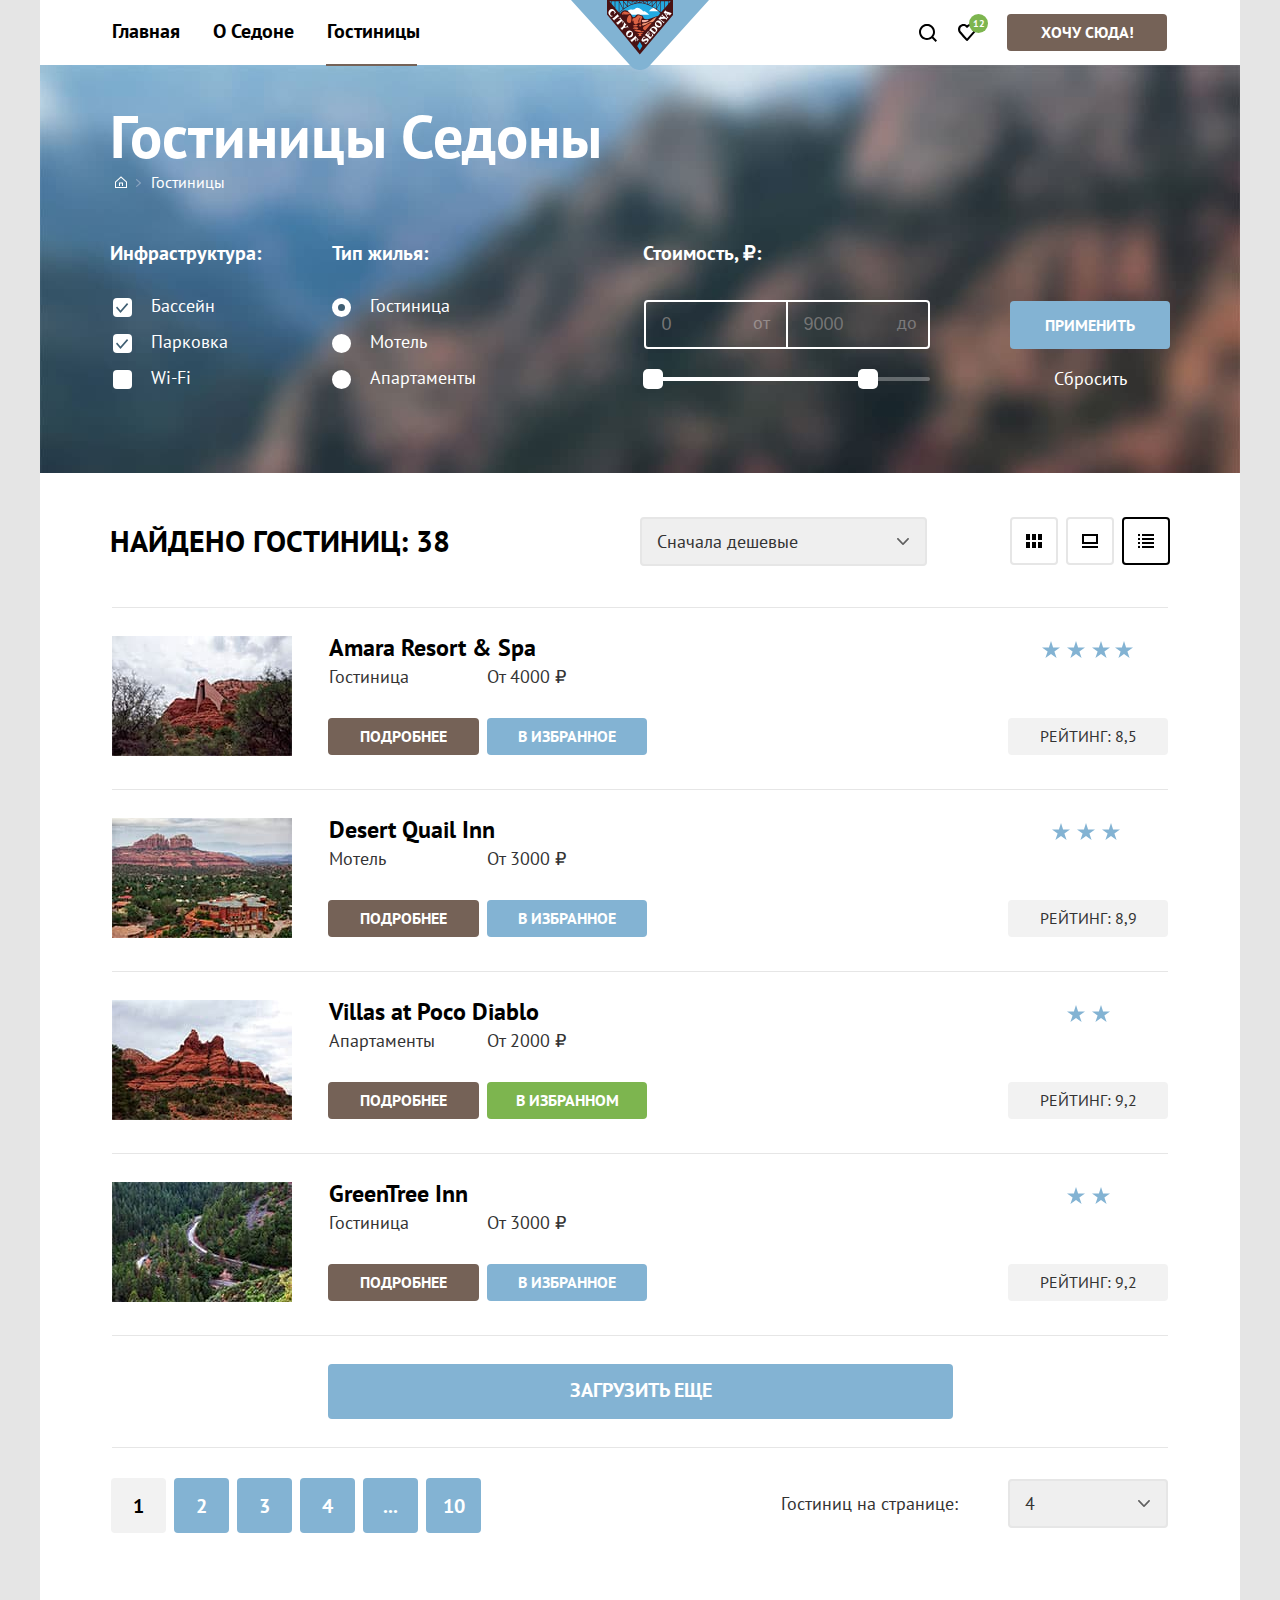
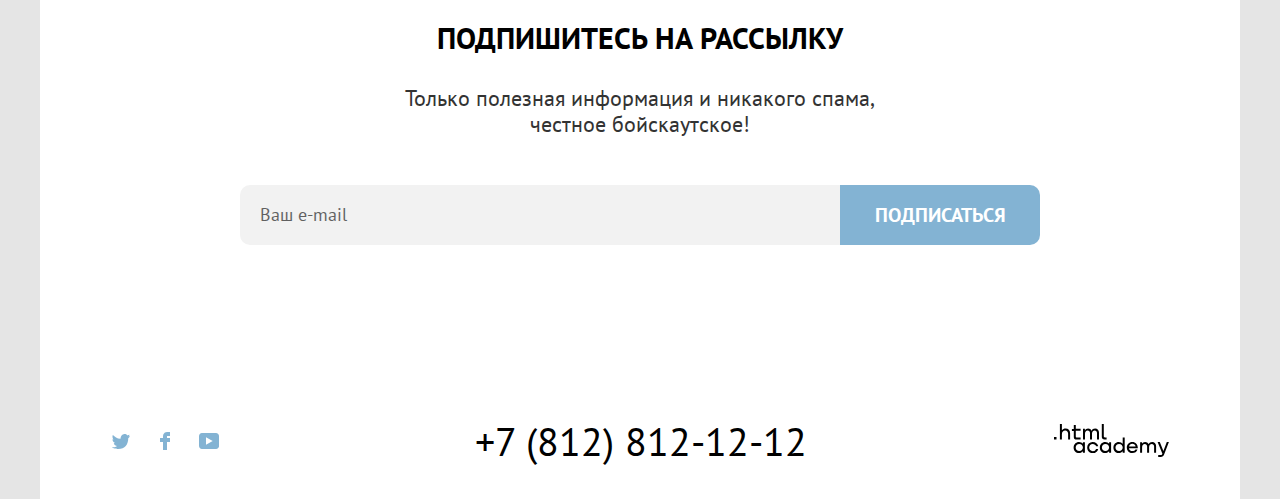
==== commit d2540e8c: "18" ====
--- a/catalog.html
+++ b/catalog.html
@@ -3,6 +3,8 @@
   <head>
     <meta charset="utf-8">
     <title>HTML Academy: Седона</title>
+    <link rel="icon" href="favicon.ico">
+    <link rel="icon" type="image/png" sizes="32x32" href="img/favicon.png">
     <link rel="stylesheet" href="css/styles.css">
   </head>
   <body>
@@ -19,13 +21,13 @@
             <span class="navigation-link navigation-link-current">Гостиницы</span>
           </li>
         </ul>
-        <a class="navigation-logo" href="https://htmlacademy.ru/">
+        <a class="navigation-logo" href="index.html">
           <img class="logo" src="img/sedona.svg" width="138" height="70" alt="Логотип Седона.">
         </a>
         <ul class="navigation-list navigation-user">
           <li class="navigation-item">
             <a class="navigation-link navigation-link-icon" href="#">
-              <svg class="navigation-icon" aria-hidden="true" focusable="false" width="18" height="18" viewBox="0 0 18 18" fill="none" xmlns="http://www.w3.org/2000/svg" role="img" aria-label="Поиск">
+              <svg class="navigation-icon" focusable="false" width="18" height="18" viewBox="0 0 18 18" fill="none" xmlns="http://www.w3.org/2000/svg" role="img" aria-label="Поиск">
                 <path d="M18 16.5L14.3 12.8C15.3 11.5 16 9.8 16 7.9C16 3.5 12.4 -0.1 8 -0.1C3.6 -0.1 0 3.6 0 8C0 12.4 3.6 16 8 16C9.8 16 11.5 15.4 12.9 14.3L16.6 18L18 16.5ZM8 14C4.7 14 2 11.3 2 8C2 4.7 4.7 2 8 2C11.3 2 14 4.7 14 8C14 11.3 11.3 14 8 14Z"/>
               </svg>
               <span class="visually-hidden">Поиск</span>
@@ -33,14 +35,14 @@
           </li>
           <li class="navigation-item">
             <a class="navigation-link navigation-link-icon icon-current" href="#">
-              <svg class="navigation-icon" aria-hidden="true" focusable="false" width="18" height="17" viewBox="0 0 18 17" fill="none" xmlns="http://www.w3.org/2000/svg" role="img" aria-label="Избранное">
+              <svg class="navigation-icon" focusable="false" width="18" height="17" viewBox="0 0 18 17" fill="none" xmlns="http://www.w3.org/2000/svg" role="img" aria-label="Избранное">
                 <path d="M8.9 17C8.6 17 8.3 16.9 8.1 16.6C2.7 10.5 1.4 9.1 1.1 8.7C0.4 7.8 0 6.6 0 5.4C0 2.4 2.4 0 5.5 0C6.8 0 8 0.5 9 1.3C10 0.5 11.3 0 12.5 0C15.5 0 18 2.4 18 5.4C18 6.7 17.5 7.9 16.7 8.8L9.7 16.7C9.5 16.9 9.3 17 8.9 17ZM2.9 7.5C3.2 7.9 6.4 11.5 9 14.4L15.2 7.4C15.7 6.9 15.9 6.2 15.9 5.4C15.9 3.6 14.4 2.1 12.6 2.1C11.6 2.1 10.6 2.6 9.9 3.4C9.6 3.7 9.3 3.8 9 3.8C8.7 3.8 8.4 3.6 8.2 3.4C7.5 2.6 6.5 2.1 5.5 2.1C3.7 2.1 2.2 3.6 2.2 5.4C2.1 6.3 2.5 7 2.9 7.5C2.8 7.5 2.8 7.5 2.9 7.5Z"/>
               </svg>
               <span class="visually-hidden">Избранное<sup class="number-of-favorites">12</sup></span>
             </a>
             <div class="popover">
               <div class="popover-content">
-                <svg class="triangle" aria-hidden="true" focusable="false" width="20" height="10" viewBox="0 0 20 10" fill="none" xmlns="http://www.w3.org/2000/svg" role="img" aria-label="Стрелка">
+                <svg class="triangle" focusable="false" width="20" height="10" viewBox="0 0 20 10" fill="none" xmlns="http://www.w3.org/2000/svg" role="img" aria-label="Стрелка">
                   <g filter="url(#filter0_d_5:544)">
                   <path d="M10 1L20 10H0L10 1Z"/>
                   </g>
@@ -60,14 +62,14 @@
                     <a class="cart-item-link" href="#">
                       <div class="cart-item">
                         <div class="cart-title">
-                          <h3 class="cart-item-title">Desert Quail Inn</h3>
+                          <h3 class="advantages-cart cart-item-title">Desert Quail Inn</h3>
                           <p class="cart-item-estate">Мотель</p>
                         </div>
                         <img class="cart-item-image" src="img/hotels/desert-quail-inn.jpg" width="48" height="48" alt="Desert Quail Inn.">
                       </div>
                     </a>
                     <a class="basket-link" href="#">
-                      <svg class="basket" aria-hidden="true" focusable="false" width="16" height="16" viewBox="0 0 16 16" fill="none" xmlns="http://www.w3.org/2000/svg" role="img" aria-label="Корзина">
+                      <svg class="basket" focusable="false" width="16" height="16" viewBox="0 0 16 16" fill="none" xmlns="http://www.w3.org/2000/svg" role="img" aria-label="Корзина">
                         <path d="M15.3 2.3H13.1H2.8H0.6C0.3 2.3 0 2.5 0 2.8C0 3.1 0.3 3.4 0.6 3.4H2.3V15.4C2.3 15.7 2.6 16 2.9 16H13.1C13.4 16 13.7 15.7 13.7 15.4V3.4H15.4C15.7 3.4 16 3.1 16 2.8C16 2.5 15.6 2.3 15.3 2.3ZM12.5 14.8H3.4V3.4H12.5V14.8Z"/>
                         <path d="M6.19995 1.2H9.59995C9.89995 1.2 10.2 0.9 10.2 0.6C10.2 0.3 9.99995 0 9.69995 0H6.19995C5.89995 0 5.69995 0.3 5.69995 0.6C5.69995 0.9 5.89995 1.2 6.19995 1.2Z"/>
                         <path d="M6.2001 12C6.5001 12 6.8001 11.7 6.8001 11.4V5.7C6.8001 5.4 6.5001 5.1 6.2001 5.1C5.9001 5.1 5.6001 5.4 5.6001 5.7V11.4C5.7001 11.7 5.9001 12 6.2001 12Z" fill="black"/>
@@ -79,14 +81,14 @@
                     <a class="cart-item-link" href="#">
                       <div class="cart-item">
                         <div class="cart-title">
-                          <h3 class="cart-item-title">Villas at Poco Diablo</h3>
+                          <h3 class="advantages-cart cart-item-title">Villas at Poco Diablo</h3>
                           <p class="cart-item-estate">Апартаменты</p>
                         </div>
                         <img class="cart-item-image" src="img/hotels/villas-at-poco-diablo.jpg" width="48" height="48" alt="Villas at Poco Diablo.">
                       </div>
                     </a>
                     <a class="basket-link" href="#">
-                      <svg class="basket" aria-hidden="true" focusable="false" width="16" height="16" viewBox="0 0 16 16" fill="none" xmlns="http://www.w3.org/2000/svg" role="img" aria-label="Корзина">
+                      <svg class="basket" focusable="false" width="16" height="16" viewBox="0 0 16 16" fill="none" xmlns="http://www.w3.org/2000/svg" role="img" aria-label="Корзина">
                         <path d="M15.3 2.3H13.1H2.8H0.6C0.3 2.3 0 2.5 0 2.8C0 3.1 0.3 3.4 0.6 3.4H2.3V15.4C2.3 15.7 2.6 16 2.9 16H13.1C13.4 16 13.7 15.7 13.7 15.4V3.4H15.4C15.7 3.4 16 3.1 16 2.8C16 2.5 15.6 2.3 15.3 2.3ZM12.5 14.8H3.4V3.4H12.5V14.8Z"/>
                         <path d="M6.19995 1.2H9.59995C9.89995 1.2 10.2 0.9 10.2 0.6C10.2 0.3 9.99995 0 9.69995 0H6.19995C5.89995 0 5.69995 0.3 5.69995 0.6C5.69995 0.9 5.89995 1.2 6.19995 1.2Z"/>
                         <path d="M6.2001 12C6.5001 12 6.8001 11.7 6.8001 11.4V5.7C6.8001 5.4 6.5001 5.1 6.2001 5.1C5.9001 5.1 5.6001 5.4 5.6001 5.7V11.4C5.7001 11.7 5.9001 12 6.2001 12Z" fill="black"/>
@@ -113,13 +115,13 @@
             <ul class="breadcrumbs">
               <li class="breadcrumbs-item">
                 <a class="breadcrumbs-link" href="index.html">
-                  <svg class="home" aria-hidden="true" focusable="false" width="12" height="12" viewBox="0 0 12 12" fill="none" xmlns="http://www.w3.org/2000/svg" role="img" aria-label="Домой">
+                  <svg class="home" focusable="false" width="12" height="12" viewBox="0 0 12 12" fill="none" xmlns="http://www.w3.org/2000/svg" role="img" aria-label="Домой">
                     <path d="M6 0.300049L0 5.80005V12H12V5.80005L6 0.300049ZM11 11H1V6.20005L6 1.70005L11 6.20005V11Z"/>
                     <path d="M4 10H5V7.5H7V10H8V6.5H4V10Z" fill="white"/>
                   </svg>
                   <span class="visually-hidden">Главная</span>
                 </a>
-                <svg class="nav-link" aria-hidden="true" focusable="false" width="5" height="8" viewBox="0 0 5 8" fill="none" xmlns="http://www.w3.org/2000/svg" role="img" aria-label="Перейти">
+                <svg class="nav-link" focusable="false" width="5" height="8" viewBox="0 0 5 8" fill="none" xmlns="http://www.w3.org/2000/svg" role="img" aria-label="Перейти">
                   <g clip-path="url(#clip0)">
                   <path d="M4.8 3.60005L0.999999 0.200049C0.799999 4.88311e-05 0.399999 4.88311e-05 0.0999989 0.200049C-0.200001 0.400049 -0.100001 0.800049 0.0999989 1.00005L3.4 4.00005L0.199999 7.00005C-1.11759e-06 7.20005 -1.11759e-06 7.60005 0.199999 7.80005C0.199999 7.90005 0.499999 8.00005 0.599999 8.00005C0.699999 8.00005 0.899999 7.90005 0.999999 7.80005L4.8 4.40005C5.1 4.20005 5.1 3.80005 4.8 3.60005Z"/>
                   </g>
@@ -207,15 +209,18 @@
             <h2 class="sorting">Найдено гостиниц: 38</h2>
             <ul class="mode-list">
               <li class="mode-item-cheap">
-                <a class="cheap" href="#">Сначала дешевые
-                  <svg class="ones" aria-hidden="true" focusable="false" width="12" height="7" viewBox="0 0 12 7" fill="none" xmlns="http://www.w3.org/2000/svg" role="img" aria-label="Ссылка">
-                    <path d="M6.6 6.7001L11.7 1.4001C12 1.1001 12 0.500098 11.7 0.200098C11.4 -0.0999023 10.8 -0.0999023 10.5 0.200098L6 4.9001L1.5 0.200098C1.2 -0.0999023 0.6 -0.0999023 0.3 0.200098C0.1 0.300098 0 0.600098 0 0.800098C0 1.0001 0.1 1.2001 0.3 1.4001L5.4 6.7001C5.7 7.1001 6.3 7.1001 6.6 6.7001Z" opacity="0.6"/>
-                  </svg>
-                </a>
+                <form action="https://echo.htmlacademy.ru/" method="get">
+                  <label class="visually-hidden" for="sort">Сортировка</label>
+                  <select id="sort" class="cheap select-control">
+                    <option value="cheap-first">Сначала дешевые</option>
+                    <option value="rich-first">Сначала дорогие</option>
+                  </select>
+                  <input class="visually-hidden" type="submit">
+                </form>
               </li>
               <li class="mode-item">
                 <a class="button_transparent card-grid-toggle" href="#">
-                  <svg class="mode-title" aria-hidden="true" focusable="false" width="16" height="14" viewBox="0 0 16 14" fill="none" xmlns="http://www.w3.org/2000/svg" role="img" aria-label="Лист">
+                  <svg class="mode-title" focusable="false" width="16" height="14" viewBox="0 0 16 14" fill="none" xmlns="http://www.w3.org/2000/svg" role="img" aria-label="Лист">
                     <path d="M4 0H0V6H4V0Z"/>
                     <path d="M16 0H12V6H16V0Z"/>
                     <path d="M10 0H6V6H10V0Z"/>
@@ -228,7 +233,7 @@
               </li>
               <li class="mode-item">
                 <a class="button_transparent card-grid-toggle" href="#">
-                  <svg class="sideshow" aria-hidden="true" focusable="false" width="16" height="14" viewBox="0 0 16 14" fill="none" xmlns="http://www.w3.org/2000/svg" role="img" aria-label="Титл">
+                  <svg class="sideshow" focusable="false" width="16" height="14" viewBox="0 0 16 14" fill="none" xmlns="http://www.w3.org/2000/svg" role="img" aria-label="Титл">
                     <path d="M16 12H0V14H16V12Z"/>
                     <path d="M14 2V8H2V2H14ZM16 0H0V10H16V0Z"/>
                   </svg>
@@ -237,7 +242,7 @@
               </li>
               <li class="mode-item">
                 <a class="button_transparent card-grid-toggle card-grid-toggle-current" href="#">
-                  <svg class="list" aria-hidden="true" focusable="false" width="16" height="14" viewBox="0 0 16 14" fill="none" xmlns="http://www.w3.org/2000/svg" role="img" aria-label="Слайдер">
+                  <svg class="list" focusable="false" width="16" height="14" viewBox="0 0 16 14" fill="none" xmlns="http://www.w3.org/2000/svg" role="img" aria-label="Слайдер">
                     <path d="M2 0H0V2H2V0Z"/>
                     <path d="M16 0H4V2H16V0Z"/>
                     <path d="M2 4H0V6H2V4Z"/>
@@ -254,7 +259,7 @@
           </div>
           <ul class="catalog-sorting-list">
             <li class="catalog-sorting-item">
-              <h3 class="catalog-sorting-title">
+              <h3 class="advantages-cart catalog-sorting-title">
                 <a class="catalog-link" href="#">Amara Resort & Spa</a>
               </h3>
               <div class="catalog-sorting-wrap">
@@ -275,7 +280,7 @@
               </div>
             </li>
             <li class="catalog-sorting-item">
-              <h3 class="catalog-sorting-title">
+              <h3 class="advantages-cart catalog-sorting-title">
                 <a class="catalog-link" href="#">Desert Quail Inn</a>
               </h3>
               <div class="catalog-sorting-wrap">
@@ -296,7 +301,7 @@
               </div>
             </li>
             <li class="catalog-sorting-item">
-              <h3 class="catalog-sorting-title">
+              <h3 class="advantages-cart catalog-sorting-title">
                 <a class="catalog-link" href="#">Villas at Poco Diablo</a>
               </h3>
               <div class="catalog-sorting-wrap">
@@ -317,7 +322,7 @@
                </div>
             </li>
             <li class="catalog-sorting-item">
-              <h3 class="catalog-sorting-title">
+              <h3 class="advantages-cart catalog-sorting-title">
                 <a class="catalog-link" href="#">GreenTree Inn</a>
               </h3>
               <div class="catalog-sorting-wrap">
@@ -390,22 +395,22 @@
         <ul class="footer-social-list">
           <li class="footer-social-item">
             <a class="footer-social-link" href="https://twitter.com/htmlacademy_ru">
-              <svg class="footer-social-icon" aria-hidden="true" width="18" height="15" viewBox="0 0 18 15" fill="none" xmlns="http://www.w3.org/2000/svg" role="img" aria-label="Твиттер">
+              <svg class="footer-social-icon" width="18" height="15" viewBox="0 0 18 15" fill="none" xmlns="http://www.w3.org/2000/svg" role="img" aria-label="Твиттер">
                 <path d="M11.6 0.200056C13.4 -0.299944 14.8 0.500056 15.4 1.40006C16.1 1.20006 16.8 0.900056 17.5 0.700056C17.5 1.60006 16.9 2.20006 16.6 2.50006C17.3 2.60006 18 1.90006 18 1.90006C17.8 2.90006 16.9 3.70006 16.3 3.90006C16.1 10.7001 13 15.1001 5.7 15.0001C5.1 15.0001 5.8 15.0001 5.2 15.0001C4.8 15.0001 0.8 14.5001 0 13.1001C2.4 13.3001 4.1 12.7001 5 11.9001C4 11.6001 2.1 11.5001 1.8 9.00006C2.2 9.10006 2.4 9.20006 3.1 9.10006C1.8 8.30006 0.4 7.50006 0.5 5.30006C0.8 5.60006 1.6 5.80006 1.9 5.80006C1.1 5.60006 -0.2 2.50006 0.9 0.900056C2.8 2.80006 4.9 4.50006 8.5 4.70006C8.7 2.30006 9.7 0.800056 11.6 0.200056Z"/>
               </svg>
               <span class="visually-hidden">Twitter</span>
             </a>
           </li>
           <li class="footer-social-item">
-            <a class="footer-social-link" aria-hidden="true" href="https://www.facebook.com/htmlacademy">
-              <svg class="footer-social-icon" aria-hidden="true"  focusable="false" width="10" height="18" viewBox="0 0 10 18" fill="none" xmlns="http://www.w3.org/2000/svg" role="img" aria-label="Фейсбук">
+            <a class="footer-social-link" href="https://www.facebook.com/htmlacademy">
+              <svg class="footer-social-icon"  focusable="false" width="10" height="18" viewBox="0 0 10 18" fill="none" xmlns="http://www.w3.org/2000/svg" role="img" aria-label="Фейсбук">
                 <path d="M7 0C4.8 0 3 1.8 3 4V6H0V10H3V18H7V10H10V6H7V4H10V0H7Z"/>
               </svg>
               <span class="visually-hidden">Facebook</span>
             </a>
           </li>
           <li class="footer-social-item">
-            <a class="footer-social-link" aria-hidden="true" href="https://www.youtube.com/c/HTMLAcademyRUS">
+            <a class="footer-social-link" href="https://www.youtube.com/c/HTMLAcademyRUS">
               <svg class="footer-social-icon" aria-hidden="true"  focusable="false" width="20" height="16" viewBox="0 0 20 16" fill="none" xmlns="http://www.w3.org/2000/svg" role="img" aria-label="Ютуб">
                 <path d="M17 0H2.9C1.2 0 0 1.5 0 3.2V12.7C0 14.5 1.2 16 2.9 16H17.2C18.7 16 20.1 14.5 20.1 12.8V3.2C19.9 1.5 18.7 0 17 0ZM7 11.8V4.2L13.7 8L7 11.8Z"/>
               </svg>
@@ -415,7 +420,7 @@
         </ul>
         <a class="footer-contacts-address-phone" href="tel:+78128121212">+7 (812) 812-12-12</a>
         <a class="htmlacademy-link" href="https://htmlacademy.ru/">
-          <svg class="htmlacademy-icon" aria-hidden="true" focusable="false" width="115" height="34" fill="none" xmlns="http://www.w3.org/2000/svg" role="img" aria-label=".html academy">
+          <svg class="htmlacademy-icon" focusable="false" width="115" height="34" fill="none" xmlns="http://www.w3.org/2000/svg" role="img" aria-label=".html academy">
             <path d="M0 12.9v2.6h2.5v-2.6H0ZM11.6 4.5c-1.6 0-2.8.7-3.6 1.7h-.1V0h-2v15.5h2v-5.3c0-2.1 1.3-3.6 3.3-3.6 1.8 0 2.9 1.4 2.9 3.2v5.7h2V9.4c.1-3-1.8-4.9-4.5-4.9ZM26.6 4.8h-4.8V1.1h-2v3.8h-1.9v2h1.9v6c0 1.7 1 2.7 2.7 2.7h4.1v-2h-3.7c-.7 0-1.1-.4-1.1-1.1V6.8h4.8v-2ZM41.1 4.6c-1.6 0-2.9.8-3.5 2.1h-.1c-.6-1.2-1.8-2.1-3.4-2.1-1.4 0-2.5.8-3.1 1.8h-.1V4.8H29v10.6h2V10c0-2 1-3.5 2.6-3.5 1.5 0 2.4 1 2.4 2.6v6.3h2V9.8c0-2.4 1.4-3.3 2.6-3.3 1.5 0 2.4 1 2.4 2.6v6.3h2V8.9c.1-2.5-1.4-4.3-3.9-4.3ZM47.8 12.7c0 1.7 1 2.7 2.8 2.7h2v-2h-1.7c-.7 0-1.1-.4-1.1-1.1V0h-2v12.7ZM28.9 19.7c-.9-1.1-2.2-1.8-3.9-1.8-3.1 0-5.4 2.3-5.4 5.6s2.3 5.6 5.4 5.6c1.8 0 3-.8 3.8-1.9h.1v1.6h2V18.2h-2v1.5Zm-3.6 7.4c-2.2 0-3.6-1.6-3.6-3.6s1.4-3.6 3.6-3.6 3.6 1.6 3.6 3.6c0 1.9-1.4 3.6-3.6 3.6ZM44.2 22c-.5-2.4-2.6-4.1-5.4-4.1a5.4 5.4 0 0 0-5.6 5.6c0 3.1 2.2 5.6 5.6 5.6 2.8 0 4.9-1.8 5.4-4.2h-2.1a3.4 3.4 0 0 1-3.3 2.3c-2.2 0-3.6-1.6-3.6-3.6s1.4-3.6 3.6-3.6c1.6 0 2.8 1 3.3 2.2h2.1V22ZM55.1 19.7c-.9-1.1-2.2-1.8-3.9-1.8-3.1 0-5.4 2.3-5.4 5.6s2.3 5.6 5.4 5.6c1.8 0 3-.8 3.8-1.9h.1v1.6h2V18.2h-2v1.5Zm-3.6 7.4c-2.2 0-3.6-1.6-3.6-3.6s1.4-3.6 3.6-3.6 3.6 1.6 3.6 3.6c0 1.9-1.5 3.6-3.6 3.6ZM68.7 19.8c-.9-1.1-2.2-1.9-3.9-1.9-3.1 0-5.4 2.3-5.4 5.6s2.2 5.6 5.4 5.6c1.7 0 3-.8 3.8-1.8h.1v1.5h2V13.4h-2v6.4Zm-3.6 7.3c-2.2 0-3.6-1.6-3.6-3.6s1.4-3.6 3.6-3.6 3.6 1.6 3.6 3.6c-.1 2-1.5 3.6-3.6 3.6ZM78.3 17.9c-3.3 0-5.5 2.5-5.5 5.6 0 3 2.1 5.6 5.5 5.6 2.5 0 4.5-1.3 5.2-3.6h-2.1c-.5 1-1.6 1.6-3 1.6-1.9 0-3.3-1.3-3.4-2.9h8.8c.2-3.6-2-6.3-5.5-6.3Zm0 1.9c1.7 0 3 1 3.3 2.6h-6.5c.3-1.5 1.5-2.6 3.2-2.6ZM98.2 17.9c-1.6 0-2.9.8-3.6 2h-.1c-.6-1.2-1.8-2-3.4-2-1.4 0-2.5.7-3.1 1.8v-1.5h-1.9v10.6h2v-5.4c0-2 1-3.4 2.6-3.5 1.5 0 2.4 1 2.4 2.6v6.3h2v-5.6c0-2.4 1.4-3.3 2.6-3.3 1.5 0 2.4 1 2.4 2.6v6.3h2v-6.5c.1-2.6-1.4-4.4-3.9-4.4ZM109.4 27l-3.6-8.9h-2.2l4.8 11.6c-.3.9-.7 1.2-1.7 1.2h-2.5v2h2.5c1.8 0 2.8-.8 3.5-2.6l4.7-12.2h-2.1l-3.4 8.9Z"/>
           </svg>
           <span class="visually-hidden">.html academy</span>
--- a/css/styles.css
+++ b/css/styles.css
@@ -84,13 +84,11 @@
   list-style-type: none;
 }
 
-
 .navigation-user {
   position: relative;
   left: -30px;
   justify-content: flex-end;
 }
-
 
 .navigation-item {
   max-width: 130px;
@@ -284,6 +282,7 @@
   font-size: 18px;
   line-height: 21px;
   text-transform: none;
+  color: #000000;
 }
 
 .cart-item-estate {
@@ -388,10 +387,25 @@
 }
 
 .index-background {
+  position: relative;
   background-image: url("../img/index-background.jpg");
   background-repeat: no-repeat;
   background-color: green;
-  margin-bottom: 56px;
+  background-size: cover;
+  padding-bottom: 57px;
+  margin-bottom: 61px;
+}
+
+.index-background::after {
+  content: "";
+  position: absolute;
+  bottom: 0;
+  left: 0;
+  width: 100%;
+  height: 100%;
+  background-image: url("../img/footer-background.png");
+  background-repeat: repeat-x;
+  background-position: 0 100%;
 }
 
 .first-screen {
@@ -399,7 +413,7 @@
   padding-bottom: 80px;
 }
 
-h1 {
+.inner-header-title {
   font-size: 60px;
   line-height: 78px;
   color: #FFFFFF;
@@ -410,19 +424,16 @@
   padding-bottom: 20px;
 }
 
-h2 {
+.first-screen-title {
+  width: 720px;
+  padding-bottom: 33px;
+  margin: 0 auto;
   font-size: 30px;
   line-height: 36px;
   color: #000000;
   text-transform: uppercase;
 }
 
-.first-screen-title {
-  width: 720px;
-  padding-bottom: 33px;
-  margin: 0 auto;
-}
-
 .first-screen-description {
   line-height: 36px;
   padding-left: 15px;
@@ -442,7 +453,7 @@
   list-style-type: none;
 }
 
-h3 {
+.advantages-cart {
   font-size: 24px;
   line-height: 28px;
   font-weight: 700;
@@ -489,7 +500,7 @@
   padding-bottom: 88px;
 }
 
-.icon-text > h3 {
+.icon-text > .advantages-cart {
   padding-bottom: 20px;
   margin: 0 auto;
 }
@@ -541,7 +552,7 @@
   margin: 0 auto;
 }
 
-.real-town-cold > h3 {
+.real-town-cold > .advantages-cart {
   color: #FFFFFF;
   padding-bottom: 28px;
   margin: 0 auto;
@@ -558,7 +569,7 @@
   color: #FFFFFF;
 }
 
-.real-town-cold-light > h3 {
+.real-town-cold-light > .advantages-cart {
   padding-bottom: 27px;
   margin: 0 auto;
 }
@@ -581,6 +592,10 @@
   padding-top: 89px;
   padding-bottom: 30px;
   margin: 0 auto;
+  font-size: 30px;
+  line-height: 36px;
+  color: #000000;
+  text-transform: uppercase;
 }
 
 .hotel-search-description {
@@ -634,7 +649,10 @@
   padding-left: 15px;
   padding-right: 15px;
   margin: 0 auto;
+  font-size: 30px;
+  line-height: 36px;
   color: #FFFFFF;
+  text-transform: uppercase;
 }
 
 .appointment-description {
@@ -1099,7 +1117,10 @@
 }
 
 .sorting {
+  font-size: 30px;
   line-height: 39px;
+  color: #000000;
+  text-transform: uppercase;
   margin: 0;
 }
 
@@ -1122,33 +1143,9 @@
 .cheap {
   display: block;
   position: relative;
-  top: 7px;
-  width: 287px;
-  min-height: 48px;
-  padding: 10px;
-  padding-left: 17px;
-  padding-right: 100px;
-  font-size: 18px;
-  line-height: 23px;
-  color: #333333;
-  text-decoration: none;
-  border: 2px solid #E6E6E6;
-  box-sizing: border-box;
-  border-radius: 4px;
-}
-
-.cheap:hover {
-  border: 2px solid #83B3D3;
-}
-
-.cheap:focus {
-  border: 2px solid #83B3D3;
-  outline: none;
-}
-
-.cheap:active {
-  border: 2px solid #E6E6E6;
-  opacity: 0.3;
+  top: 6px;
+  right: 2px;
+  min-width: 287px;
 }
 
 .ones {
@@ -1502,12 +1499,6 @@
   line-height: 23px;
 }
 
-.number-form select {
-  font-size: 18px;
-  line-height: 23px;
-  color: #333333;
-}
-
 .select {
   position: relative;
   display: flex;
@@ -1516,7 +1507,7 @@
 
 .select-control {
   width: 160px;
-  padding: 12px 16px;
+  padding: 11px 15px;
   margin-right: auto;
   margin-left: 50px;
   border: 2px solid #E6E6E6;
@@ -1526,6 +1517,24 @@
   background-repeat: no-repeat;
   background-position: right 16px center;
   appearance: none;
+  font-family: "PT Sans", sans-serif;
+  font-size: 18px;
+  line-height: 23px;
+  color: #333333;
+}
+
+.select-control:hover {
+  border: 2px solid #83B3D3;
+}
+
+.select-control:focus {
+  border: 2px solid #83B3D3;
+  outline: none;
+}
+
+.select-control:active {
+  border: 2px solid #E6E6E6;
+  opacity: 0.3;
 }
 
 .appointment-catalog {
@@ -1537,6 +1546,10 @@
   padding-top: 86px;
   padding-bottom: 29px;
   margin: 0 auto;
+  font-size: 30px;
+  line-height: 36px;
+  color: #000000;
+  text-transform: uppercase;
 }
 
 .appointment-catalog-description {
@@ -1693,7 +1706,7 @@
 }
 
 .modal-active .modal-container {
-  display: none;
+  display: flex;
 }
 
 .modal {
@@ -1750,7 +1763,10 @@
   margin: 0;
   margin-bottom: 61px;
   margin-left: -2px;
+  font-size: 30px;
   line-height: 40px;
+  font-weight: bold;
+  text-transform: uppercase;
 }
 
 .arrival-date {
@@ -1776,6 +1792,10 @@
   background-color: #F2F2F2;
   border-radius: 4px;
   padding: 0 19px;
+  font-family: "PT Sans", sans-serif;
+  font-weight: bold;
+  font-size: 18px;
+  line-height: 40px;
   color: #000000;
   border: none;
   background-image: url("../img/calendar.svg");
@@ -1801,9 +1821,6 @@
 }
 
 .arrival-date input::placeholder {
-  font-weight: bold;
-  font-size: 18px;
-  line-height: 40px;
   color: #000000;
   opacity: 0.6;
 }
